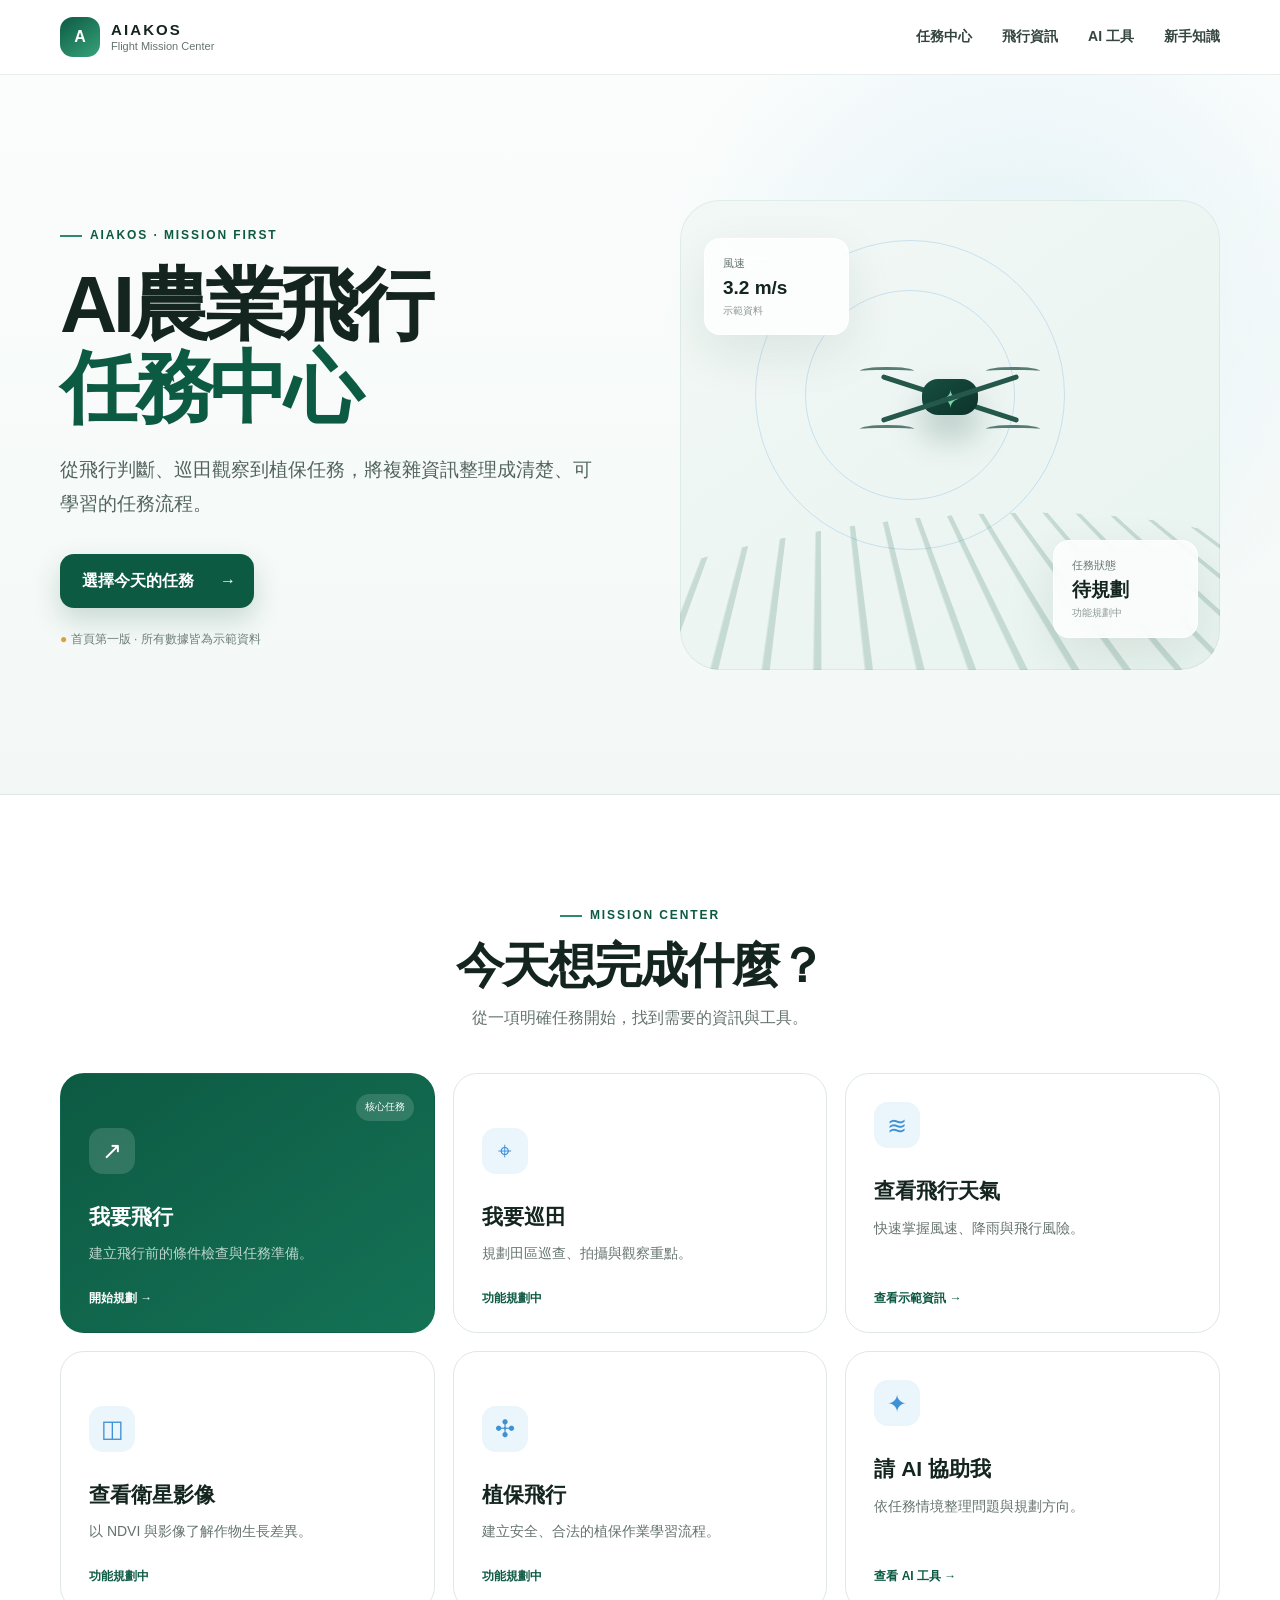
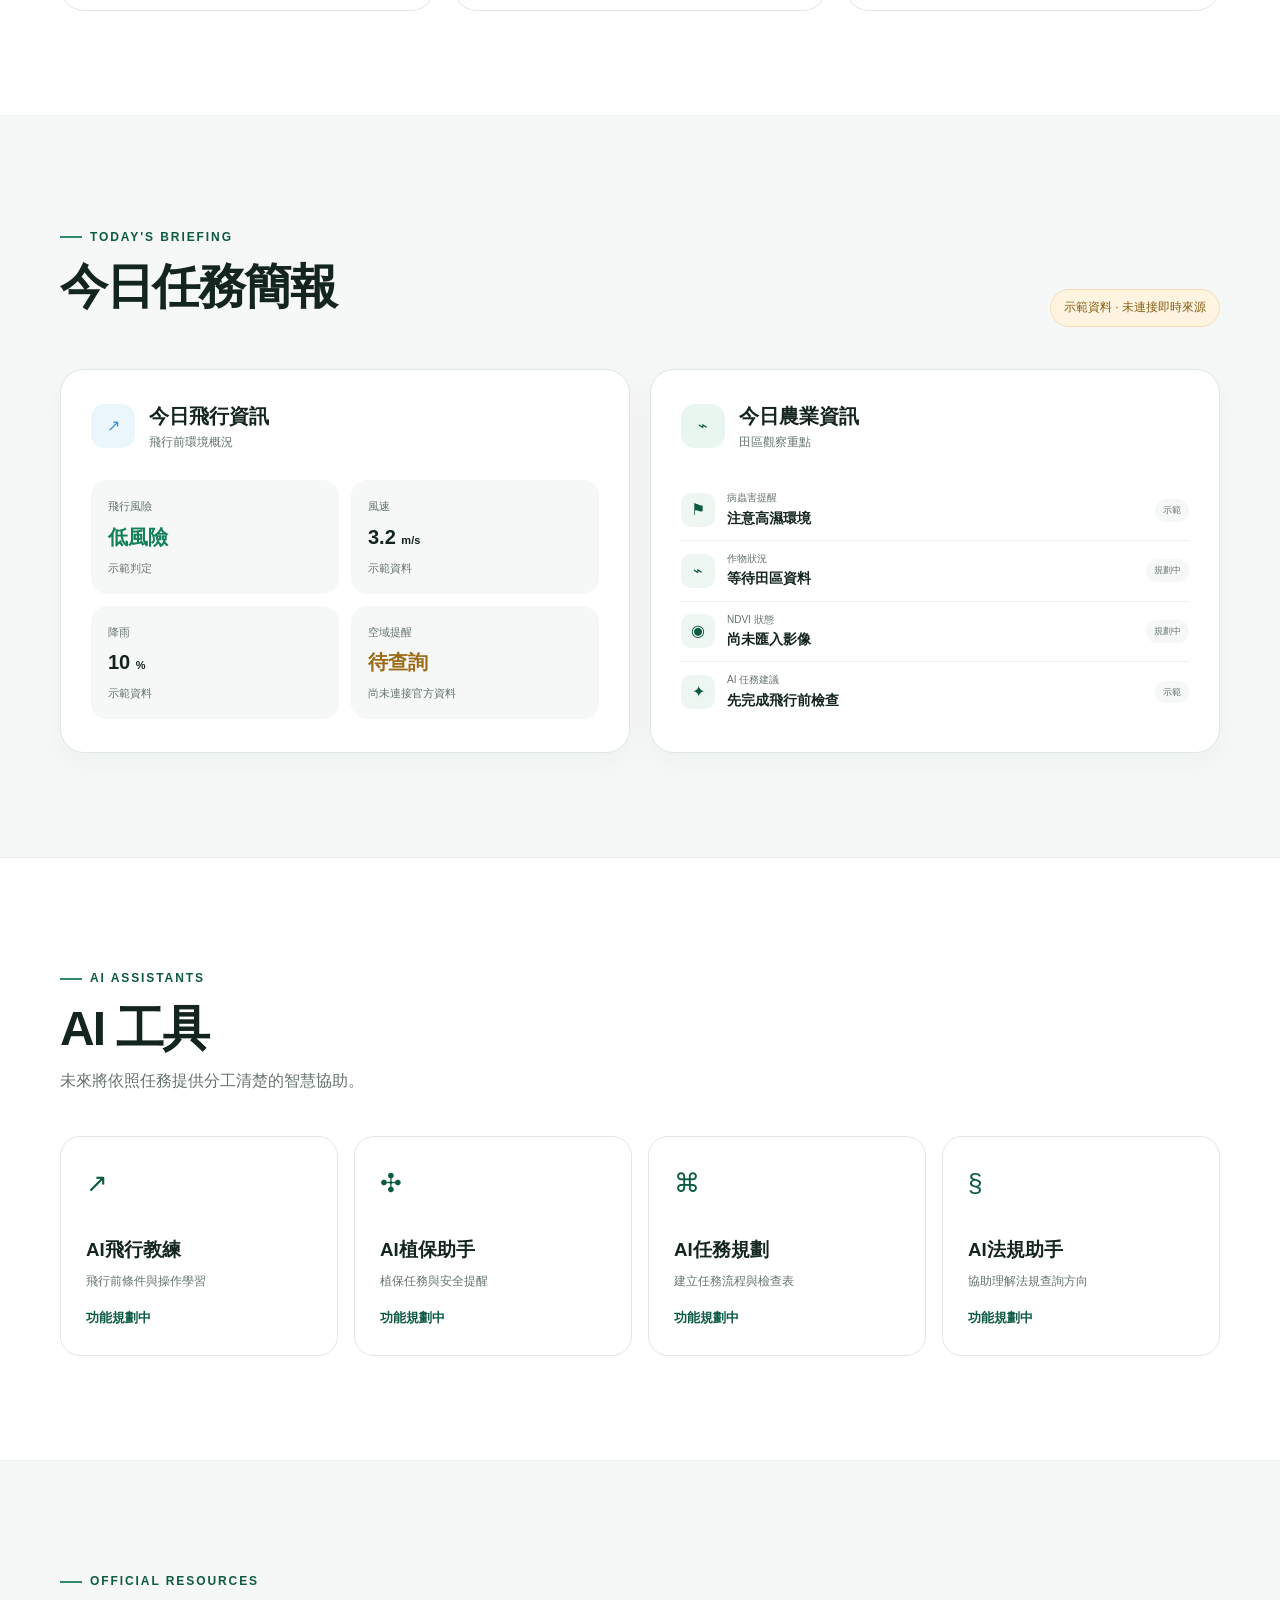
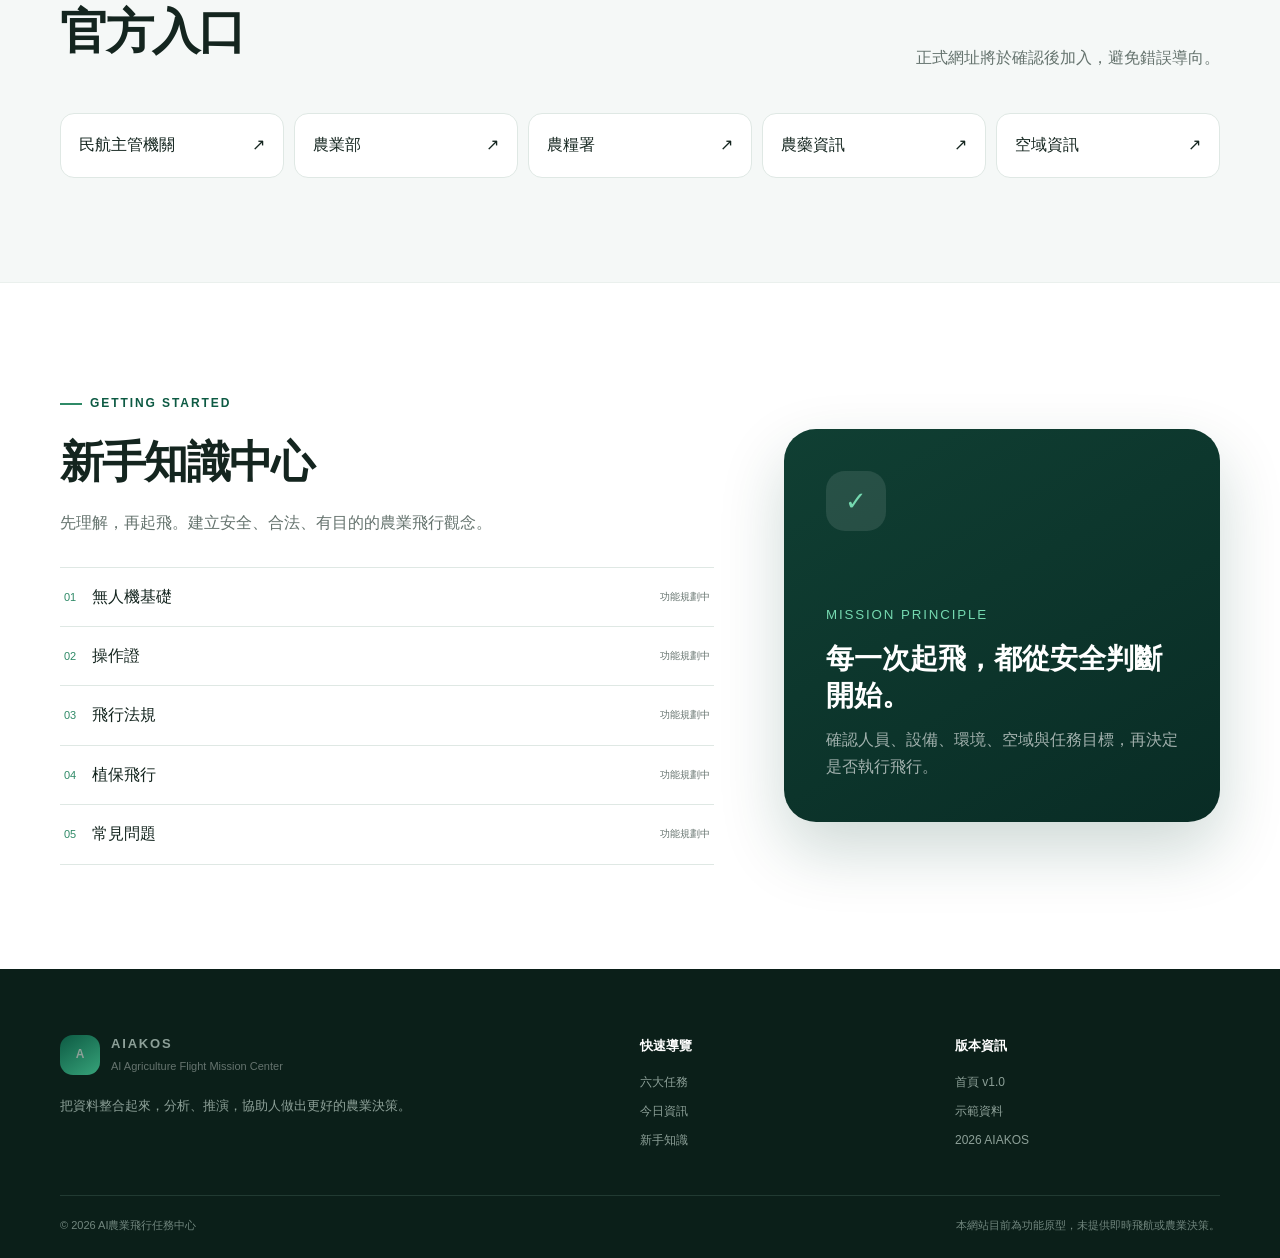
==== index.html @ 692a9a3b "Add files via upload" ====
<!doctype html>
<html lang="zh-Hant">
<head>
  <meta charset="UTF-8">
  <meta name="viewport" content="width=device-width, initial-scale=1.0">
  <meta name="description" content="AI農業飛行任務中心：以任務為核心的農業無人機教育與決策入口。">
  <meta name="theme-color" content="#0f5b45">
  <title>AI農業飛行任務中心｜AI Agriculture Flight Mission Center</title>
  <link rel="stylesheet" href="./style.css">
</head>
<body>
  <a class="skip-link" href="#main">跳到主要內容</a>
  <header class="site-header">
    <nav class="nav container" aria-label="主要導覽">
      <a class="brand" href="#top" aria-label="AI農業飛行任務中心首頁">
        <span class="brand-mark" aria-hidden="true">A</span>
        <span><strong>AIAKOS</strong><small>Flight Mission Center</small></span>
      </a>
      <button class="menu-button" type="button" aria-expanded="false" aria-controls="nav-links"><span></span><span></span><span></span><span class="sr-only">開啟選單</span></button>
      <div class="nav-links" id="nav-links">
        <a href="#missions">任務中心</a><a href="#flight-info">飛行資訊</a><a href="#ai-tools">AI 工具</a><a href="#knowledge">新手知識</a>
      </div>
    </nav>
  </header>

  <main id="main">
    <section class="hero" id="top">
      <div class="container hero-grid">
        <div class="hero-copy">
          <span class="eyebrow">AIAKOS · Mission First</span>
          <h1>AI農業飛行<br><span>任務中心</span></h1>
          <p class="hero-lead">從飛行判斷、巡田觀察到植保任務，將複雜資訊整理成清楚、可學習的任務流程。</p>
          <a class="primary-button" href="#missions">選擇今天的任務 <span aria-hidden="true">→</span></a>
          <p class="demo-note"><span aria-hidden="true">●</span> 首頁第一版 · 所有數據皆為示範資料</p>
        </div>
        <div class="mission-visual" aria-label="農業飛行任務示意圖">
          <div class="radar radar-one"></div><div class="radar radar-two"></div>
          <div class="drone" aria-hidden="true"><span class="rotor r1"></span><span class="rotor r2"></span><span class="rotor r3"></span><span class="rotor r4"></span><span class="drone-body">✦</span></div>
          <div class="visual-card vc-weather"><span>風速</span><strong>3.2 m/s</strong><small>示範資料</small></div>
          <div class="visual-card vc-field"><span>任務狀態</span><strong>待規劃</strong><small>功能規劃中</small></div>
          <div class="field-lines"></div>
        </div>
      </div>
    </section>

    <section class="section mission-section" id="missions">
      <div class="container">
        <div class="section-heading centered"><span class="eyebrow">MISSION CENTER</span><h2>今天想完成什麼？</h2><p>從一項明確任務開始，找到需要的資訊與工具。</p></div>
        <div class="mission-grid">
          <button class="mission-card featured" data-planned><span class="icon">↗</span><span class="card-tag">核心任務</span><h3>我要飛行</h3><p>建立飛行前的條件檢查與任務準備。</p><span class="card-action">開始規劃 →</span></button>
          <button class="mission-card" data-planned><span class="icon">⌖</span><h3>我要巡田</h3><p>規劃田區巡查、拍攝與觀察重點。</p><span class="card-action">功能規劃中</span></button>
          <a class="mission-card" href="#flight-info"><span class="icon">≋</span><h3>查看飛行天氣</h3><p>快速掌握風速、降雨與飛行風險。</p><span class="card-action">查看示範資訊 →</span></a>
          <button class="mission-card" data-planned><span class="icon">◫</span><h3>查看衛星影像</h3><p>以 NDVI 與影像了解作物生長差異。</p><span class="card-action">功能規劃中</span></button>
          <button class="mission-card" data-planned><span class="icon">✣</span><h3>植保飛行</h3><p>建立安全、合法的植保作業學習流程。</p><span class="card-action">功能規劃中</span></button>
          <a class="mission-card" href="#ai-tools"><span class="icon">✦</span><h3>請 AI 協助我</h3><p>依任務情境整理問題與規劃方向。</p><span class="card-action">查看 AI 工具 →</span></a>
        </div>
      </div>
    </section>

    <section class="section soft-bg" id="flight-info">
      <div class="container">
        <div class="section-heading split"><div><span class="eyebrow">TODAY'S BRIEFING</span><h2>今日任務簡報</h2></div><span class="status-pill">示範資料 · 未連接即時來源</span></div>
        <div class="info-columns">
          <article class="info-panel"><div class="panel-title"><span class="panel-icon blue">↗</span><div><h3>今日飛行資訊</h3><p>飛行前環境概況</p></div></div><div class="metric-grid">
            <div class="metric"><span>飛行風險</span><strong class="safe">低風險</strong><small>示範判定</small></div><div class="metric"><span>風速</span><strong>3.2 <em>m/s</em></strong><small>示範資料</small></div><div class="metric"><span>降雨</span><strong>10 <em>%</em></strong><small>示範資料</small></div><div class="metric"><span>空域提醒</span><strong class="warning">待查詢</strong><small>尚未連接官方資料</small></div>
          </div></article>
          <article class="info-panel"><div class="panel-title"><span class="panel-icon green">⌁</span><div><h3>今日農業資訊</h3><p>田區觀察重點</p></div></div><div class="agri-list">
            <div><span class="list-icon">⚑</span><p><small>病蟲害提醒</small><strong>注意高濕環境</strong></p><em>示範</em></div><div><span class="list-icon">⌁</span><p><small>作物狀況</small><strong>等待田區資料</strong></p><em>規劃中</em></div><div><span class="list-icon">◉</span><p><small>NDVI 狀態</small><strong>尚未匯入影像</strong></p><em>規劃中</em></div><div><span class="list-icon">✦</span><p><small>AI 任務建議</small><strong>先完成飛行前檢查</strong></p><em>示範</em></div>
          </div></article>
        </div>
      </div>
    </section>

    <section class="section" id="ai-tools"><div class="container"><div class="section-heading"><span class="eyebrow">AI ASSISTANTS</span><h2>AI 工具</h2><p>未來將依照任務提供分工清楚的智慧協助。</p></div><div class="tool-grid">
      <button class="tool-card" data-planned><span>↗</span><h3>AI飛行教練</h3><p>飛行前條件與操作學習</p><small>功能規劃中</small></button><button class="tool-card" data-planned><span>✣</span><h3>AI植保助手</h3><p>植保任務與安全提醒</p><small>功能規劃中</small></button><button class="tool-card" data-planned><span>⌘</span><h3>AI任務規劃</h3><p>建立任務流程與檢查表</p><small>功能規劃中</small></button><button class="tool-card" data-planned><span>§</span><h3>AI法規助手</h3><p>協助理解法規查詢方向</p><small>功能規劃中</small></button>
    </div></div></section>

    <section class="section soft-bg" id="official"><div class="container"><div class="section-heading split"><div><span class="eyebrow">OFFICIAL RESOURCES</span><h2>官方入口</h2></div><p>正式網址將於確認後加入，避免錯誤導向。</p></div><div class="link-row">
      <button data-planned>民航主管機關 <span>↗</span></button><button data-planned>農業部 <span>↗</span></button><button data-planned>農糧署 <span>↗</span></button><button data-planned>農藥資訊 <span>↗</span></button><button data-planned>空域資訊 <span>↗</span></button>
    </div></div></section>

    <section class="section" id="knowledge"><div class="container knowledge-wrap"><div class="knowledge-copy"><span class="eyebrow">GETTING STARTED</span><h2>新手知識中心</h2><p>先理解，再起飛。建立安全、合法、有目的的農業飛行觀念。</p><div class="knowledge-list"><button data-planned><span>01</span>無人機基礎<em>功能規劃中</em></button><button data-planned><span>02</span>操作證<em>功能規劃中</em></button><button data-planned><span>03</span>飛行法規<em>功能規劃中</em></button><button data-planned><span>04</span>植保飛行<em>功能規劃中</em></button><button data-planned><span>05</span>常見問題<em>功能規劃中</em></button></div></div><aside class="safety-card"><span class="shield">✓</span><small>MISSION PRINCIPLE</small><h3>每一次起飛，都從安全判斷開始。</h3><p>確認人員、設備、環境、空域與任務目標，再決定是否執行飛行。</p></aside></div></section>
  </main>

  <footer><div class="container footer-grid"><div><a class="brand footer-brand" href="#top"><span class="brand-mark">A</span><span><strong>AIAKOS</strong><small>AI Agriculture Flight Mission Center</small></span></a><p>把資料整合起來，分析、推演，協助人做出更好的農業決策。</p></div><div><strong>快速導覽</strong><a href="#missions">六大任務</a><a href="#flight-info">今日資訊</a><a href="#knowledge">新手知識</a></div><div><strong>版本資訊</strong><span>首頁 v1.0</span><span>示範資料</span><span>2026 AIAKOS</span></div></div><div class="container footer-bottom"><span>© 2026 AI農業飛行任務中心</span><span>本網站目前為功能原型，未提供即時飛航或農業決策。</span></div></footer>
  <div class="toast" role="status" aria-live="polite" aria-hidden="true"><strong>功能規劃中</strong><span>此功能將於後續版本逐步建立。</span></div>
  <script src="./script.js" defer></script>
</body>
</html>
---- style.css ----
:root{--forest:#0d5a43;--forest-dark:#083f31;--green:#2f8a67;--sky:#3f91d4;--sky-soft:#eaf5fc;--ink:#14251f;--muted:#65736e;--line:#dfe8e4;--soft:#f5f8f7;--white:#fff;--radius:24px;--shadow:0 18px 50px rgba(20,55,43,.09)}*{box-sizing:border-box}html{scroll-behavior:smooth;overflow-x:hidden}body{margin:0;color:var(--ink);background:#fff;font-family:-apple-system,BlinkMacSystemFont,"Segoe UI","Noto Sans TC","PingFang TC",Arial,sans-serif;line-height:1.65;overflow-x:hidden}button,a{font:inherit}button{color:inherit}.container{width:min(1160px,calc(100% - 40px));margin-inline:auto}.skip-link{position:fixed;left:16px;top:-60px;z-index:99;background:#fff;padding:10px 16px;border-radius:10px;color:var(--forest)}.skip-link:focus{top:16px}.sr-only{position:absolute;width:1px;height:1px;padding:0;margin:-1px;overflow:hidden;clip:rect(0,0,0,0);white-space:nowrap;border:0}.site-header{position:sticky;top:0;z-index:50;background:rgba(255,255,255,.82);backdrop-filter:blur(18px);border-bottom:1px solid rgba(223,232,228,.75)}.nav{min-height:74px;display:flex;align-items:center;justify-content:space-between}.brand{display:flex;align-items:center;gap:11px;text-decoration:none;color:var(--ink)}.brand-mark{display:grid;place-items:center;width:40px;height:40px;border-radius:13px;background:linear-gradient(145deg,var(--forest),#37a37a);color:#fff;font-weight:800}.brand strong,.brand small{display:block;line-height:1.25}.brand strong{font-size:15px;letter-spacing:.14em}.brand small{font-size:11px;color:var(--muted)}.nav-links{display:flex;gap:30px}.nav-links a{color:#34453f;text-decoration:none;font-size:14px;font-weight:600}.nav-links a:hover{color:var(--forest)}.menu-button{display:none;border:0;background:none;padding:8px}.menu-button span:not(.sr-only){display:block;width:22px;height:2px;margin:4px;background:var(--ink)}
.hero{min-height:720px;display:grid;align-items:center;background:radial-gradient(circle at 80% 30%,rgba(83,176,225,.13),transparent 32%),linear-gradient(180deg,#fbfdfc,#f3f8f6);border-bottom:1px solid var(--line)}.hero-grid{display:grid;grid-template-columns:1fr 1fr;gap:80px;align-items:center}.eyebrow{display:inline-flex;align-items:center;gap:8px;color:var(--forest);font-size:12px;font-weight:800;letter-spacing:.16em;text-transform:uppercase}.eyebrow:before{content:"";width:22px;height:2px;background:var(--green)}h1,h2,h3,p{margin-top:0}.hero h1{font-size:clamp(48px,6.2vw,82px);line-height:1.04;letter-spacing:-.055em;margin:18px 0 24px}.hero h1 span{color:var(--forest)}.hero-lead{max-width:570px;color:#52645d;font-size:19px;line-height:1.8;margin-bottom:32px}.primary-button{display:inline-flex;align-items:center;gap:26px;padding:14px 18px 14px 22px;border-radius:14px;background:var(--forest);color:#fff;text-decoration:none;font-weight:700;box-shadow:0 12px 28px rgba(13,90,67,.2)}.primary-button:hover{background:var(--forest-dark);transform:translateY(-1px)}.demo-note{margin:22px 0 0;color:#708079;font-size:12px}.demo-note span{color:#e59c36}.mission-visual{position:relative;min-height:470px;border-radius:40px;background:linear-gradient(145deg,#f2f8f6,#e8f3ef);overflow:hidden;box-shadow:inset 0 0 0 1px rgba(13,90,67,.07)}.field-lines{position:absolute;inset:45% -20% -25%;transform:perspective(500px) rotateX(55deg) rotateZ(-12deg);background:repeating-linear-gradient(90deg,transparent 0 35px,rgba(13,90,67,.17) 36px 42px);border-radius:50%}.radar{position:absolute;border:1px solid rgba(63,145,212,.22);border-radius:50%}.radar-one{width:310px;height:310px;left:75px;top:40px}.radar-two{width:210px;height:210px;left:125px;top:90px}.drone{position:absolute;left:50%;top:42%;width:180px;height:90px;transform:translate(-50%,-50%);z-index:2}.drone-body{position:absolute;inset:27px 62px;display:grid;place-items:center;border-radius:16px;background:linear-gradient(145deg,#174f40,#0d3229);color:#78d5ad;box-shadow:0 20px 35px rgba(8,63,49,.28);font-size:25px}.drone:before,.drone:after{content:"";position:absolute;left:18px;right:18px;top:44px;height:5px;background:#25584a;border-radius:9px;transform:rotate(18deg)}.drone:after{transform:rotate(-18deg)}.rotor{position:absolute;width:54px;height:8px;border-radius:50%;border-top:3px solid #577d72;z-index:2}.r1{left:0;top:15px}.r2{right:0;top:15px}.r3{left:0;bottom:9px}.r4{right:0;bottom:9px}.visual-card{position:absolute;z-index:3;min-width:145px;padding:15px 18px;background:rgba(255,255,255,.8);backdrop-filter:blur(12px);border:1px solid rgba(255,255,255,.9);border-radius:16px;box-shadow:var(--shadow)}.visual-card span,.visual-card small,.visual-card strong{display:block}.visual-card span{font-size:11px;color:var(--muted)}.visual-card strong{font-size:19px}.visual-card small{font-size:10px;color:#8a9893}.vc-weather{left:24px;top:38px}.vc-field{right:22px;bottom:32px}
.section{padding:104px 0}.soft-bg{background:var(--soft);border-block:1px solid #eaf0ed}.section-heading{margin-bottom:42px}.section-heading.centered{text-align:center}.section-heading.centered .eyebrow{justify-content:center}.section-heading h2{font-size:clamp(34px,4vw,48px);letter-spacing:-.04em;line-height:1.15;margin:12px 0}.section-heading p{color:var(--muted);margin-bottom:0}.section-heading.split{display:flex;align-items:end;justify-content:space-between;gap:24px}.status-pill{padding:8px 13px;border-radius:99px;background:#fff4df;color:#885c16;font-size:12px;border:1px solid #f2dfb9}.mission-grid{display:grid;grid-template-columns:repeat(3,1fr);gap:18px}.mission-card{position:relative;min-height:260px;padding:28px;text-align:left;text-decoration:none;border:1px solid var(--line);border-radius:var(--radius);background:#fff;color:var(--ink);cursor:pointer;transition:.25s ease;overflow:hidden}.mission-card:hover,.tool-card:hover{transform:translateY(-5px);border-color:#b8d2c8;box-shadow:var(--shadow)}.mission-card.featured{background:linear-gradient(145deg,var(--forest),#147255);color:#fff;border-color:transparent}.mission-card .icon{display:grid;place-items:center;width:46px;height:46px;border-radius:14px;background:var(--sky-soft);color:var(--sky);font-size:24px;margin-bottom:26px}.mission-card.featured .icon{background:rgba(255,255,255,.14);color:#fff}.mission-card h3{font-size:21px;margin-bottom:8px}.mission-card p{color:var(--muted);font-size:14px;max-width:250px}.mission-card.featured p{color:rgba(255,255,255,.72)}.card-action{position:absolute;left:28px;bottom:24px;color:var(--forest);font-size:12px;font-weight:800}.featured .card-action{color:#fff}.card-tag{position:absolute;right:20px;top:20px;padding:5px 9px;border-radius:99px;background:rgba(255,255,255,.14);font-size:10px}.info-columns{display:grid;grid-template-columns:1fr 1fr;gap:20px}.info-panel{padding:30px;border:1px solid var(--line);border-radius:var(--radius);background:#fff;box-shadow:0 9px 30px rgba(20,55,43,.04)}.panel-title{display:flex;align-items:center;gap:14px;margin-bottom:28px}.panel-title h3{margin:0;font-size:20px}.panel-title p{margin:0;color:var(--muted);font-size:12px}.panel-icon{display:grid;place-items:center;width:44px;height:44px;border-radius:14px}.panel-icon.blue{background:var(--sky-soft);color:var(--sky)}.panel-icon.green{background:#e9f5ef;color:var(--forest)}.metric-grid{display:grid;grid-template-columns:1fr 1fr;gap:12px}.metric{padding:17px;border-radius:16px;background:var(--soft)}.metric span,.metric small{display:block;color:var(--muted);font-size:11px}.metric strong{display:block;margin:5px 0;font-size:20px}.metric em{font-size:11px;font-style:normal}.metric .safe{color:#138058}.metric .warning{color:#9d6a17}.agri-list>div{display:flex;align-items:center;gap:12px;padding:10px 0;border-bottom:1px solid #edf1ef}.agri-list>div:last-child{border:0}.agri-list p{margin:0;flex:1}.agri-list small,.agri-list strong{display:block}.agri-list small{color:var(--muted);font-size:10px}.agri-list strong{font-size:14px}.agri-list em{padding:4px 8px;border-radius:99px;background:var(--soft);font-size:9px;font-style:normal;color:var(--muted)}.list-icon{display:grid;place-items:center;width:34px;height:34px;border-radius:10px;background:#eef6f2;color:var(--forest)}
.advice-section{padding:54px 0;background:#fff}.advice-card{display:grid;grid-template-columns:1.55fr .75fr;gap:28px;padding:32px;border:1px solid rgba(13,90,67,.13);border-radius:30px;background:linear-gradient(120deg,rgba(245,250,248,.98),rgba(235,247,253,.76));box-shadow:0 22px 60px rgba(20,55,43,.07)}.advice-heading{display:flex;align-items:center;gap:15px}.advice-heading h2{font-size:30px;line-height:1.2;margin:5px 0 0;letter-spacing:-.035em}.advice-lead{max-width:720px;margin:20px 0;color:#52645d}.advice-actions{display:flex;align-items:center;gap:22px}.primary-button.compact{padding:11px 16px;font-size:13px}.text-button{padding:8px 0;border:0;background:none;color:var(--forest);font-weight:800;font-size:13px;cursor:pointer}.text-button:hover{text-decoration:underline}.advice-status{display:flex;flex-direction:column;justify-content:center;padding:24px;border-radius:22px;background:rgba(255,255,255,.82);border:1px solid rgba(255,255,255,.9)}.decision-label{color:var(--muted);font-size:11px}.advice-status strong{margin:8px 0 3px;font-size:25px}.advice-status strong i{display:inline-block;width:9px;height:9px;margin-right:9px;border-radius:50%;background:#36a56f;box-shadow:0 0 0 5px rgba(54,165,111,.12)}.advice-status p{margin:0;color:var(--forest);font-size:13px;font-weight:700}.advice-status small{margin-top:16px;color:#7b8984;font-size:10px}.flow-section{background:#0d211b;color:#fff}.flow-section .section-heading p{max-width:450px;color:#91a39c}.flow-section .eyebrow{color:#79d4ae}.flow-grid{display:grid;grid-template-columns:repeat(4,1fr);gap:1px;margin:0;padding:0;list-style:none;border:1px solid #294038;border-radius:24px;overflow:hidden;background:#294038}.flow-grid li{position:relative;min-height:260px;padding:30px;background:#102820}.flow-grid li:not(:last-child):after{content:"→";position:absolute;right:-12px;top:50%;z-index:2;display:grid;place-items:center;width:24px;height:24px;border-radius:50%;background:#294038;color:#7fd5af;font-size:11px}.flow-number{position:absolute;right:22px;top:20px;color:#426158;font-size:12px;font-weight:800}.flow-icon{display:grid;place-items:center;width:48px;height:48px;margin-bottom:46px;border-radius:15px;background:#183b31;color:#7fd5af;font-size:20px}.flow-grid h3{margin-bottom:8px;font-size:19px}.flow-grid p{color:#8fa39b;font-size:12px}.flow-grid small{position:absolute;bottom:25px;color:#55746a;font-size:9px;letter-spacing:.16em}.summary-section{background:linear-gradient(180deg,#fff,#f8fbfa)}.summary-layout{display:grid;grid-template-columns:.8fr 1.2fr;gap:78px;align-items:center}.summary-copy h2{font-size:clamp(36px,4vw,50px);margin:13px 0;letter-spacing:-.045em}.summary-copy p{color:var(--muted);max-width:430px}.summary-card{padding:34px;border:1px solid var(--line);border-radius:28px;background:rgba(255,255,255,.9);box-shadow:var(--shadow)}.summary-top{display:flex;justify-content:space-between;gap:20px;padding-bottom:24px;border-bottom:1px solid var(--line)}.summary-top small{color:var(--muted)}.summary-top h3{margin:4px 0 0;font-size:24px}.summary-badge{align-self:start;padding:6px 10px;border-radius:99px;background:#eef6f2;color:var(--forest);font-size:10px;font-weight:800}.summary-points{padding:16px 0}.summary-points p{display:flex;align-items:center;gap:14px;margin:0;padding:12px 0}.summary-points p>span:first-child{display:grid;place-items:center;flex:0 0 34px;width:34px;height:34px;border-radius:11px;font-weight:800}.summary-points .check{background:#e8f6ef;color:#18805b}.summary-points .alert{background:#fff3df;color:#a26a10}.summary-points .next{background:#eaf5fc;color:#347eb7}.summary-points strong,.summary-points small{display:block}.summary-points strong{font-size:14px}.summary-points small{color:var(--muted);font-size:11px}.summary-footer{display:grid;grid-template-columns:auto 1fr auto;align-items:center;gap:14px;padding-top:19px;border-top:1px solid var(--line);background:none;color:var(--ink)}.summary-footer span{font-size:11px;color:var(--muted)}.confidence-track{height:6px;border-radius:99px;background:#e7eeeb;overflow:hidden}.confidence-track i{display:block;width:72%;height:100%;background:linear-gradient(90deg,var(--forest),#4aa47f);border-radius:inherit}.summary-footer strong{font-size:12px}.announcement-section{background:var(--soft);border-top:1px solid #eaf0ed}.status-pill.neutral{background:#fff;color:var(--forest);border-color:var(--line)}.announcement-list{border-top:1px solid var(--line)}.announcement-list article{display:grid;grid-template-columns:90px 1fr 44px;gap:26px;align-items:center;padding:24px 4px;border-bottom:1px solid var(--line)}.announcement-list time{display:flex;align-items:baseline;gap:8px}.announcement-list time strong{font-size:26px}.announcement-list time span{color:var(--muted);font-size:10px}.announcement-tag{display:inline-block;margin-bottom:6px;color:var(--forest);font-size:9px;font-weight:800;letter-spacing:.08em}.announcement-tag.muted{color:var(--sky)}.announcement-list h3{margin:0 0 3px;font-size:17px}.announcement-list p{margin:0;color:var(--muted);font-size:12px}.announcement-list button{display:grid;place-items:center;width:42px;height:42px;border:1px solid var(--line);border-radius:50%;background:#fff;color:var(--forest);cursor:pointer;transition:.2s}.announcement-list button:hover{background:var(--forest);color:#fff;transform:translateX(3px)}
.tool-grid{display:grid;grid-template-columns:repeat(4,1fr);gap:16px}.tool-card{min-height:215px;padding:25px;text-align:left;background:#fff;border:1px solid var(--line);border-radius:20px;cursor:pointer;transition:.25s}.tool-card>span{font-size:26px;color:var(--forest)}.tool-card h3{margin:30px 0 6px}.tool-card p{color:var(--muted);font-size:12px}.tool-card small{color:var(--forest);font-weight:700}.link-row{display:grid;grid-template-columns:repeat(5,1fr);gap:10px}.link-row button{display:flex;justify-content:space-between;padding:18px;border:1px solid var(--line);border-radius:14px;background:#fff;cursor:pointer}.link-row button:hover{border-color:#a7c8bb}.knowledge-wrap{display:grid;grid-template-columns:1.2fr .8fr;gap:70px;align-items:center}.knowledge-copy h2{font-size:44px;letter-spacing:-.04em;margin:12px 0}.knowledge-copy>p{color:var(--muted)}.knowledge-list{margin-top:30px;border-top:1px solid var(--line)}.knowledge-list button{width:100%;display:flex;align-items:center;gap:16px;padding:16px 4px;background:none;border:0;border-bottom:1px solid var(--line);cursor:pointer;text-align:left}.knowledge-list button span{color:var(--green);font-size:11px}.knowledge-list button em{margin-left:auto;color:var(--muted);font-size:10px;font-style:normal}.safety-card{padding:42px;border-radius:32px;background:linear-gradient(150deg,#103f33,#092c25);color:#fff;box-shadow:0 28px 65px rgba(8,63,49,.2)}.shield{display:grid;place-items:center;width:60px;height:60px;border-radius:19px;background:rgba(255,255,255,.1);color:#75d9b0;font-size:26px;margin-bottom:70px}.safety-card small{color:#75d9b0;letter-spacing:.14em}.safety-card h3{font-size:28px;line-height:1.35;margin:12px 0}.safety-card p{color:rgba(255,255,255,.62);margin:0}footer{padding:66px 0 24px;background:#0b1f19;color:#fff}.footer-grid{display:grid;grid-template-columns:2fr 1fr 1fr;gap:50px;padding-bottom:45px}.footer-brand{color:#fff;margin-bottom:20px}.footer-grid p{max-width:470px;color:#8da098;font-size:13px}.footer-grid>div:not(:first-child){display:flex;flex-direction:column;gap:9px}.footer-grid strong{font-size:13px;margin-bottom:8px}.footer-grid a,.footer-grid span{color:#8da098;text-decoration:none;font-size:12px}.footer-bottom{display:flex;justify-content:space-between;gap:20px;padding-top:20px;border-top:1px solid #213a32;color:#71867e;font-size:11px}.toast{position:fixed;z-index:80;right:24px;bottom:24px;display:flex;flex-direction:column;width:min(330px,calc(100% - 48px));padding:16px 20px;border-radius:16px;background:#102c24;color:#fff;box-shadow:0 18px 45px rgba(0,0,0,.25);opacity:0;pointer-events:none;transform:translateY(15px);transition:.25s}.toast.show{opacity:1;transform:none}.toast span{font-size:12px;color:#aebeb8}
@media(max-width:900px){.hero{min-height:auto;padding:85px 0}.hero-grid{grid-template-columns:1fr;gap:55px}.mission-visual{min-height:420px}.advice-card,.summary-layout{grid-template-columns:1fr}.summary-layout{gap:38px}.flow-grid{grid-template-columns:repeat(2,1fr)}.flow-grid li:nth-child(2):after{display:none}.mission-grid{grid-template-columns:repeat(2,1fr)}.tool-grid{grid-template-columns:repeat(2,1fr)}.link-row{grid-template-columns:repeat(2,1fr)}.info-columns{grid-template-columns:1fr}.knowledge-wrap{grid-template-columns:1fr;gap:45px}}
@media(max-width:680px){.container{width:min(100% - 28px,1160px)}.nav{min-height:66px}.menu-button{display:block}.nav-links{position:absolute;left:14px;right:14px;top:60px;display:none;flex-direction:column;gap:0;padding:10px;background:#fff;border:1px solid var(--line);border-radius:16px;box-shadow:var(--shadow)}.nav-links.open{display:flex}.nav-links a{padding:11px 12px}.hero{padding:64px 0}.hero-grid{gap:42px}.hero h1{font-size:50px}.hero-lead{font-size:16px}.mission-visual{min-height:360px;border-radius:28px}.radar-one{left:calc(50% - 145px);top:28px}.radar-two{left:calc(50% - 95px);top:78px}.visual-card{min-width:126px;padding:12px}.vc-weather{left:12px;top:20px}.vc-field{right:12px;bottom:20px}.section{padding:76px 0}.advice-section{padding:34px 0}.advice-card{padding:22px;border-radius:22px}.advice-heading{align-items:flex-start}.advice-heading h2{font-size:25px}.advice-actions{align-items:flex-start;flex-direction:column;gap:8px}.flow-grid{grid-template-columns:1fr}.flow-grid li{min-height:215px}.flow-grid li:not(:last-child):after{display:none}.flow-icon{margin-bottom:32px}.section-heading.split{align-items:flex-start;flex-direction:column}.mission-grid,.tool-grid{grid-template-columns:1fr}.mission-card{min-height:235px}.metric-grid{grid-template-columns:1fr 1fr}.summary-card{padding:23px}.summary-top{flex-direction:column}.summary-badge{align-self:flex-start}.announcement-list article{grid-template-columns:64px 1fr 38px;gap:12px}.announcement-list time{align-items:flex-start;flex-direction:column;gap:0}.announcement-list p{display:none}.announcement-list button{width:36px;height:36px}.link-row{grid-template-columns:1fr}.knowledge-copy h2{font-size:37px}.safety-card{padding:30px}.shield{margin-bottom:48px}.footer-grid{grid-template-columns:1fr;gap:30px}.footer-bottom{flex-direction:column}.brand small{max-width:210px}}
@media(max-width:390px){.hero h1{font-size:42px}.mission-visual{min-height:325px}.visual-card{font-size:11px}.metric-grid{grid-template-columns:1fr}.section-heading h2{font-size:32px}}
@media(prefers-reduced-motion:reduce){html{scroll-behavior:auto}*,*:before,*:after{transition:none!important}}
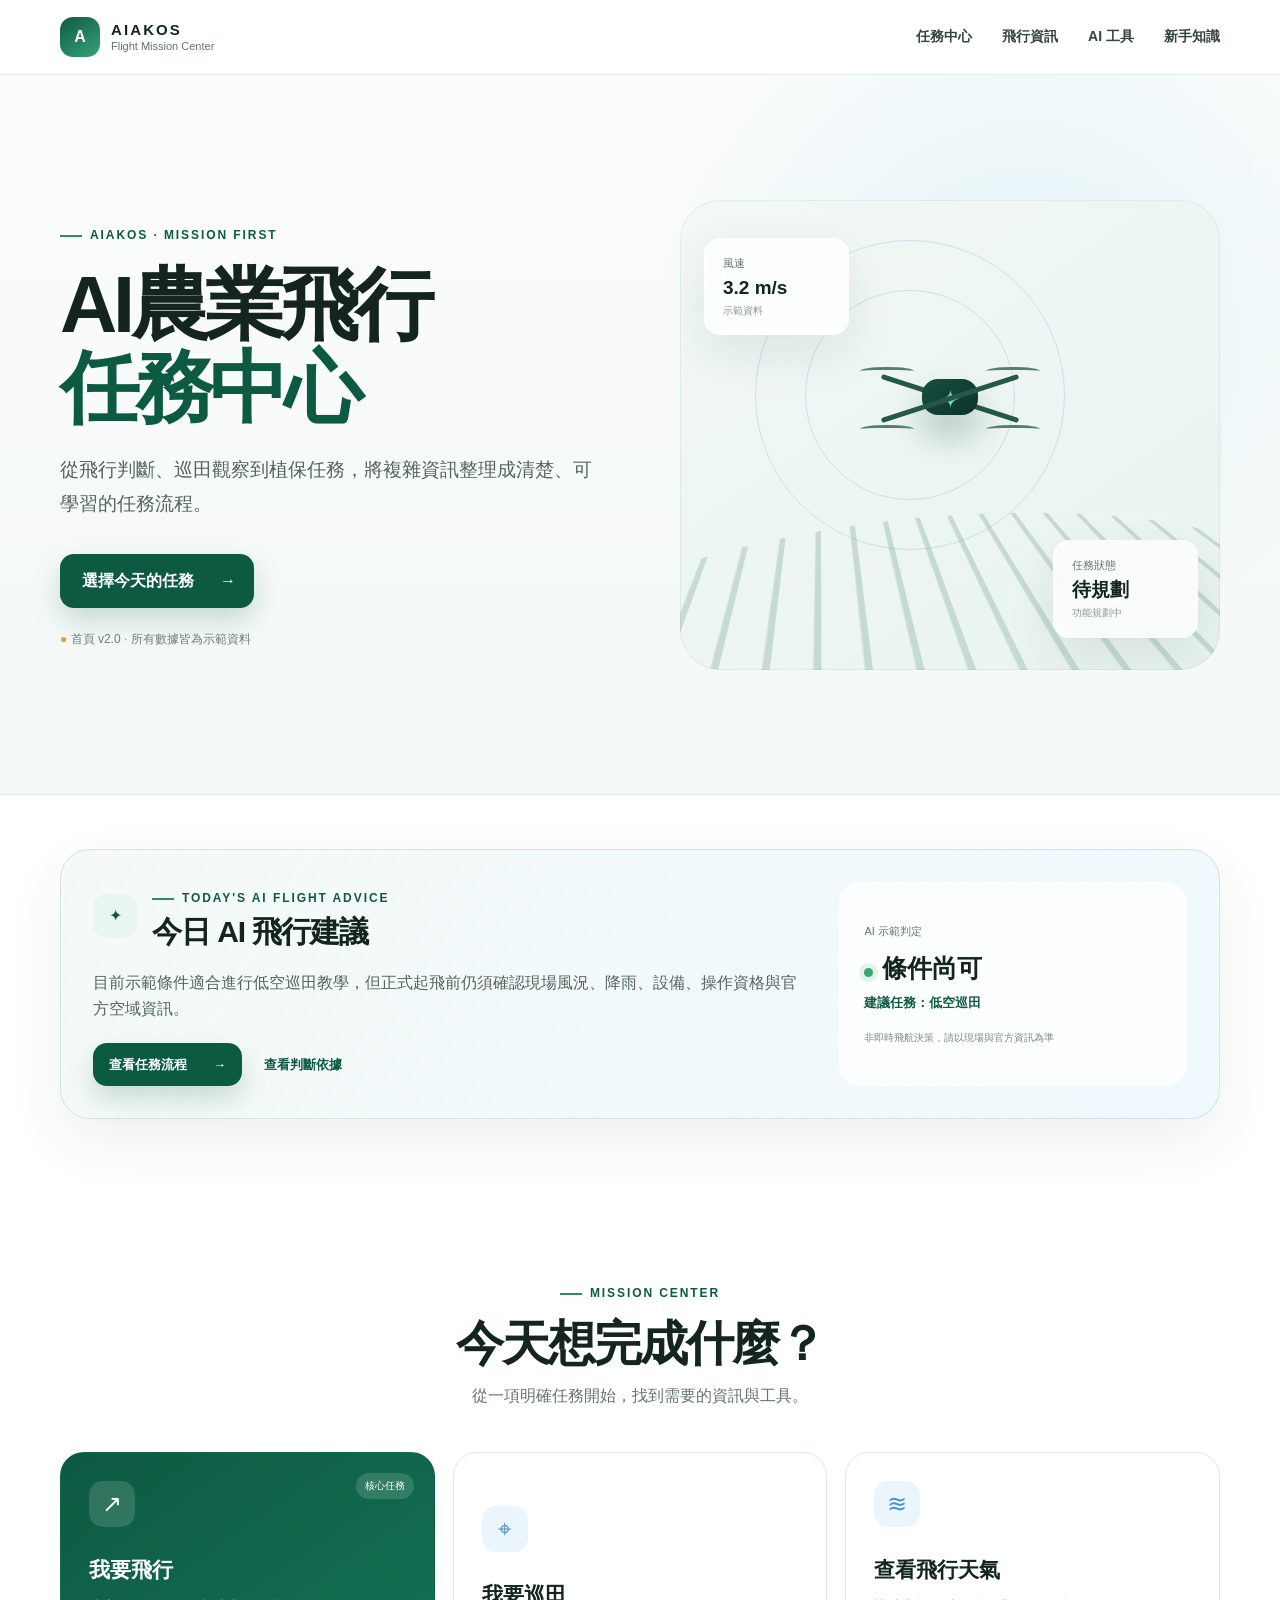
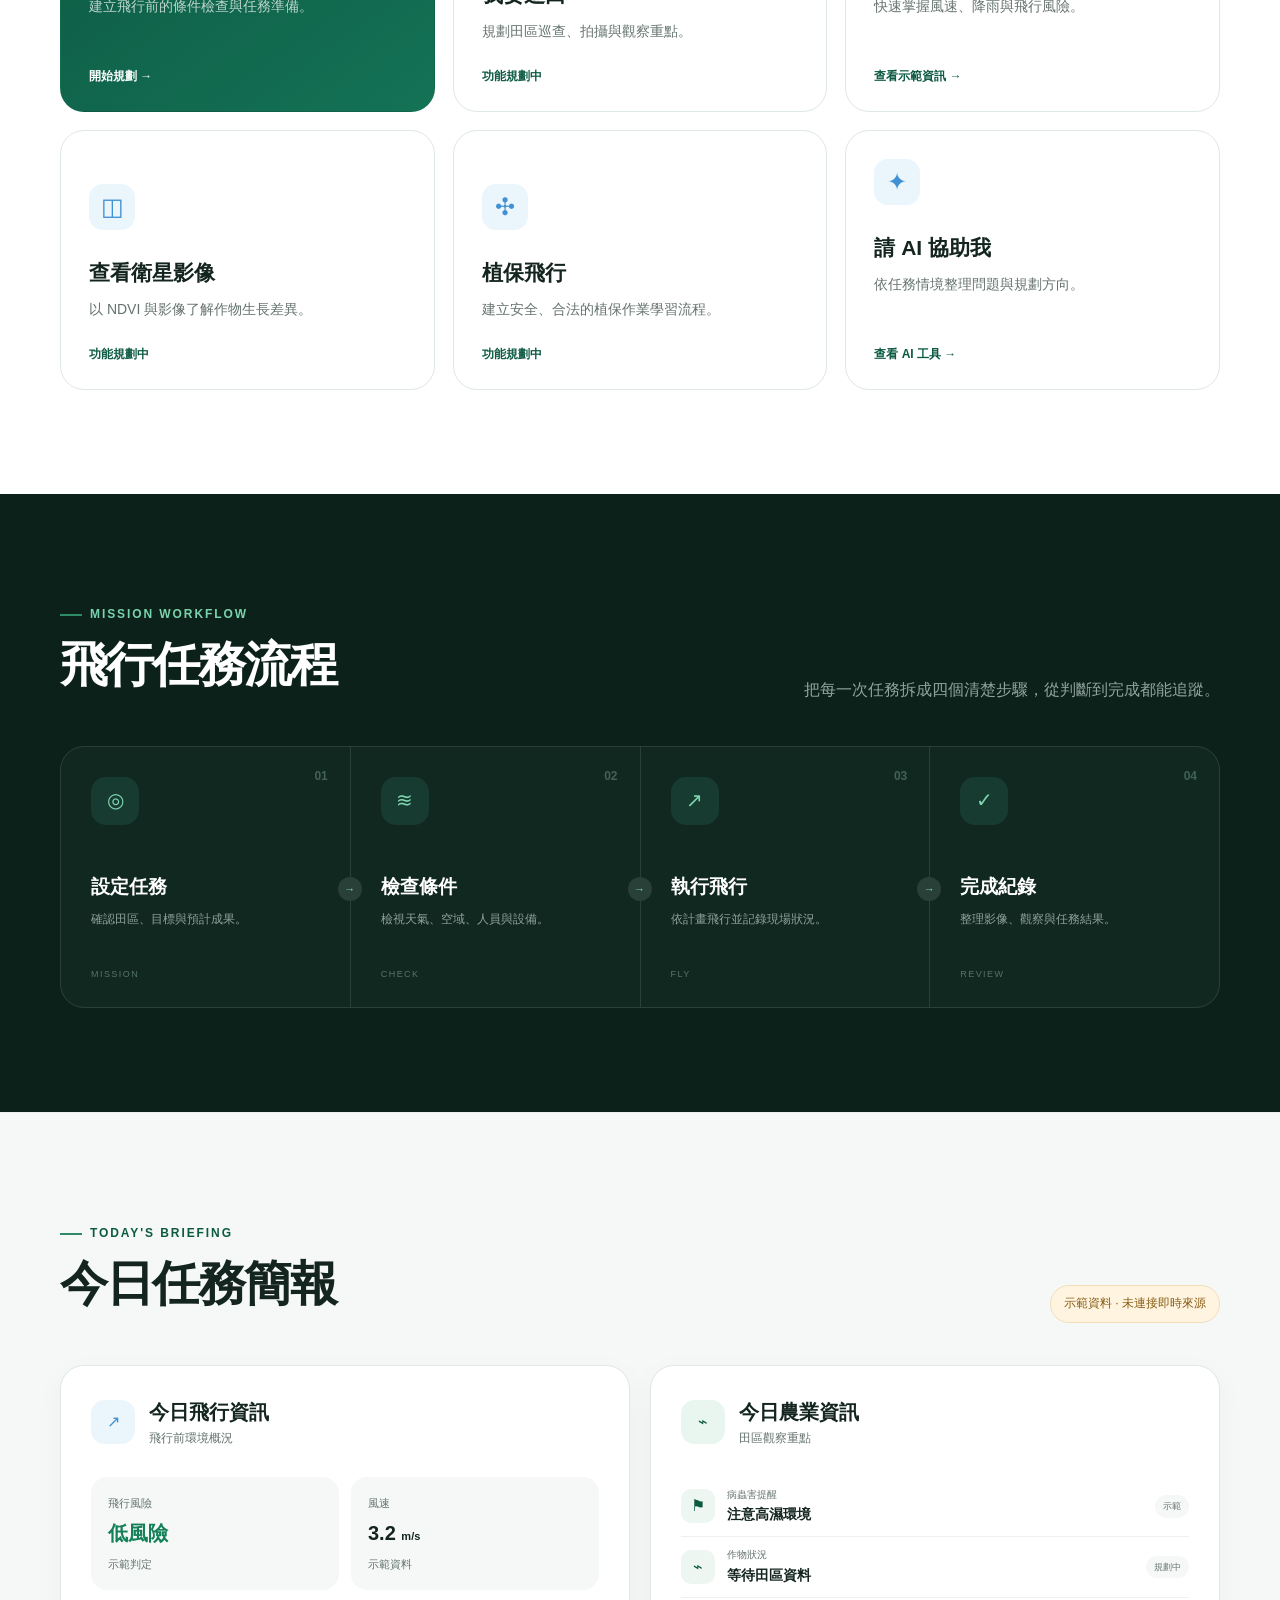
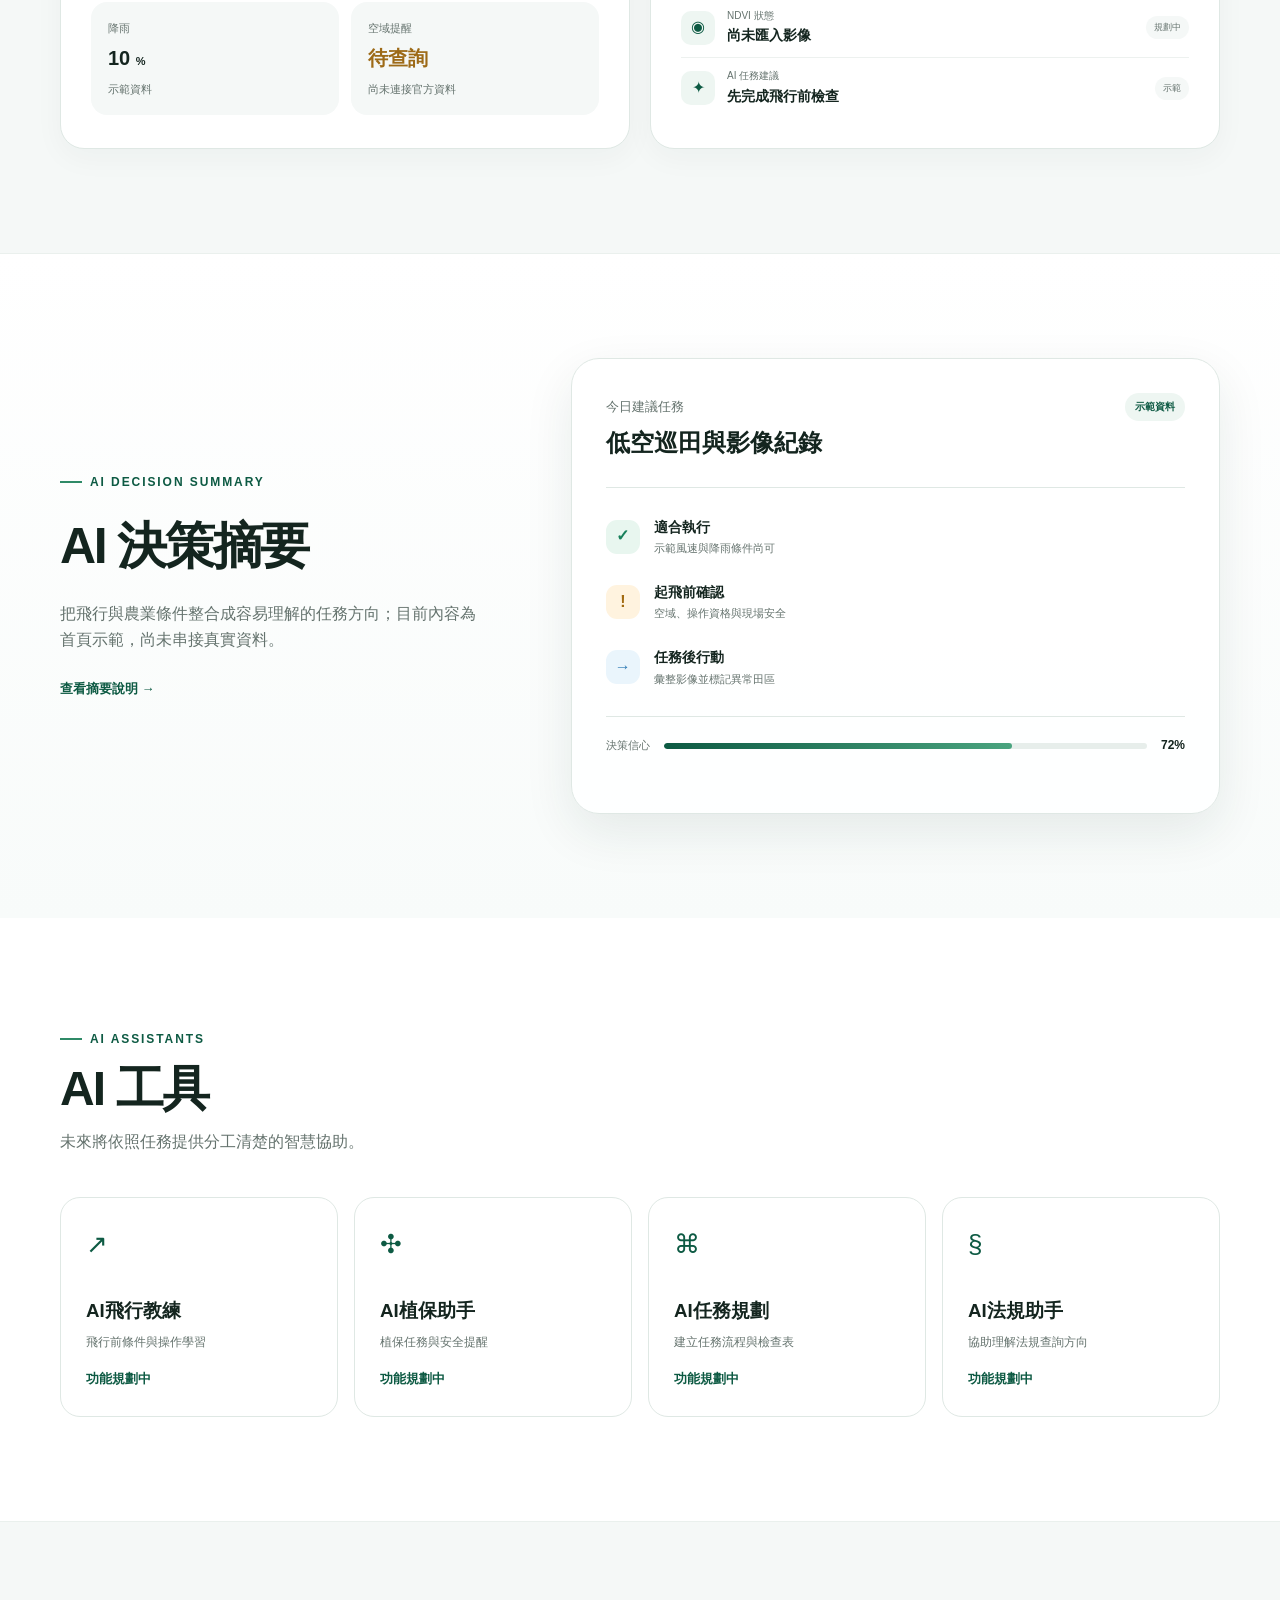
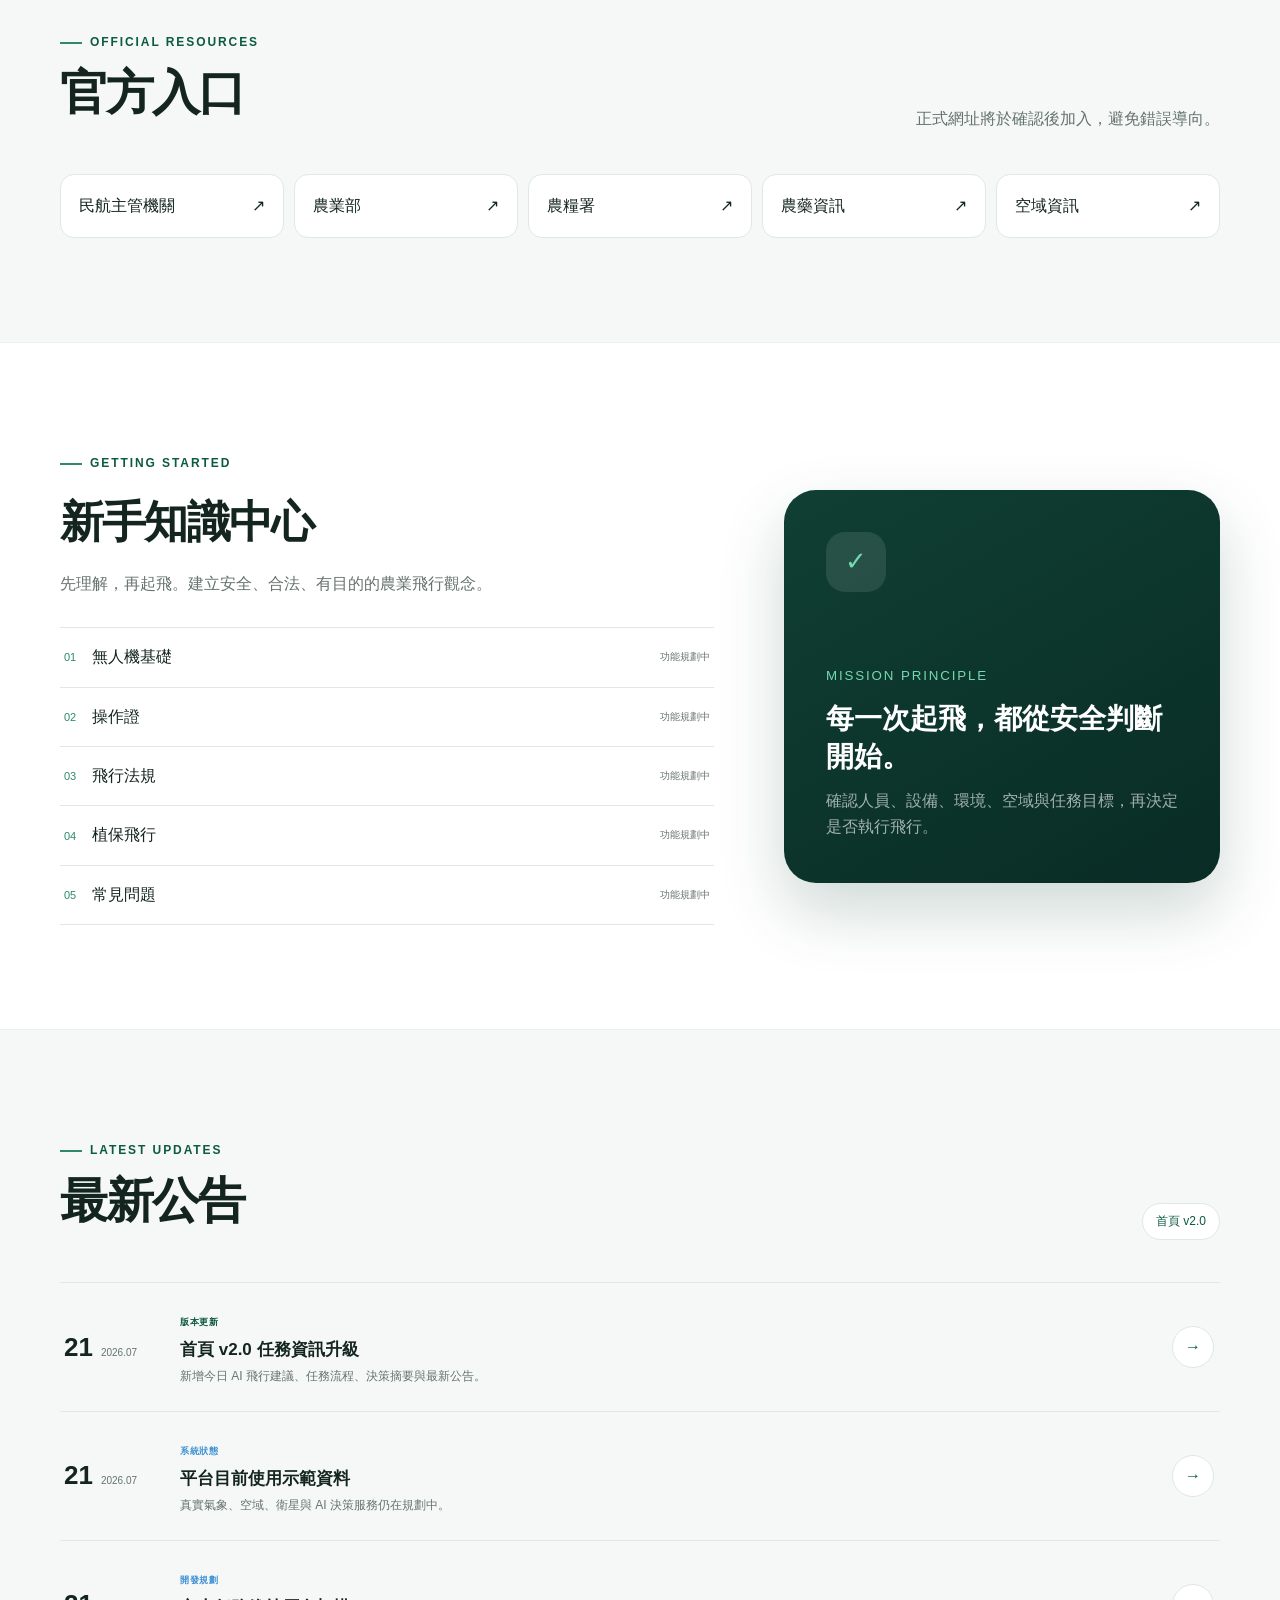
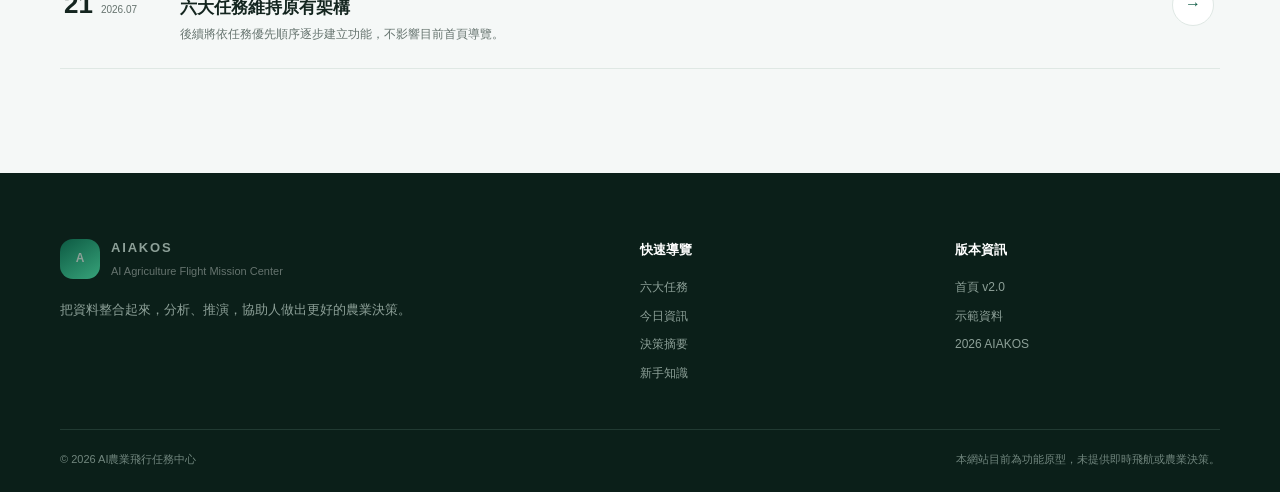
==== commit 417403c4: "Add files via upload" ====
--- a/index.html
+++ b/index.html
@@ -31,7 +31,7 @@
           <h1>AI農業飛行<br><span>任務中心</span></h1>
           <p class="hero-lead">從飛行判斷、巡田觀察到植保任務，將複雜資訊整理成清楚、可學習的任務流程。</p>
           <a class="primary-button" href="#missions">選擇今天的任務 <span aria-hidden="true">→</span></a>
-          <p class="demo-note"><span aria-hidden="true">●</span> 首頁第一版 · 所有數據皆為示範資料</p>
+          <p class="demo-note"><span aria-hidden="true">●</span> 首頁 v2.0 · 所有數據皆為示範資料</p>
         </div>
         <div class="mission-visual" aria-label="農業飛行任務示意圖">
           <div class="radar radar-one"></div><div class="radar radar-two"></div>
@@ -43,17 +43,44 @@
       </div>
     </section>
 
+    <section class="section advice-section" id="today-advice">
+      <div class="container">
+        <article class="advice-card">
+          <div class="advice-main">
+            <div class="advice-heading"><span class="panel-icon green" aria-hidden="true">✦</span><div><span class="eyebrow">TODAY'S AI FLIGHT ADVICE</span><h2>今日 AI 飛行建議</h2></div></div>
+            <p class="advice-lead">目前示範條件適合進行低空巡田教學，但正式起飛前仍須確認現場風況、降雨、設備、操作資格與官方空域資訊。</p>
+            <div class="advice-actions"><a class="primary-button compact" href="#mission-flow">查看任務流程 <span aria-hidden="true">→</span></a><button class="text-button" type="button" data-advice-detail>查看判斷依據</button></div>
+          </div>
+          <div class="advice-status" aria-label="示範飛行建議狀態">
+            <span class="decision-label">AI 示範判定</span><strong><i aria-hidden="true"></i>條件尚可</strong><p>建議任務：低空巡田</p><small>非即時飛航決策，請以現場與官方資訊為準</small>
+          </div>
+        </article>
+      </div>
+    </section>
+
     <section class="section mission-section" id="missions">
       <div class="container">
         <div class="section-heading centered"><span class="eyebrow">MISSION CENTER</span><h2>今天想完成什麼？</h2><p>從一項明確任務開始，找到需要的資訊與工具。</p></div>
         <div class="mission-grid">
-          <button class="mission-card featured" data-planned><span class="icon">↗</span><span class="card-tag">核心任務</span><h3>我要飛行</h3><p>建立飛行前的條件檢查與任務準備。</p><span class="card-action">開始規劃 →</span></button>
+          <a class="mission-card featured" href="./pages/flight-mission.html"><span class="icon">↗</span><span class="card-tag">核心任務</span><h3>我要飛行</h3><p>建立飛行前的條件檢查與任務準備。</p><span class="card-action">開始規劃 →</span></a>
           <button class="mission-card" data-planned><span class="icon">⌖</span><h3>我要巡田</h3><p>規劃田區巡查、拍攝與觀察重點。</p><span class="card-action">功能規劃中</span></button>
           <a class="mission-card" href="#flight-info"><span class="icon">≋</span><h3>查看飛行天氣</h3><p>快速掌握風速、降雨與飛行風險。</p><span class="card-action">查看示範資訊 →</span></a>
           <button class="mission-card" data-planned><span class="icon">◫</span><h3>查看衛星影像</h3><p>以 NDVI 與影像了解作物生長差異。</p><span class="card-action">功能規劃中</span></button>
           <button class="mission-card" data-planned><span class="icon">✣</span><h3>植保飛行</h3><p>建立安全、合法的植保作業學習流程。</p><span class="card-action">功能規劃中</span></button>
           <a class="mission-card" href="#ai-tools"><span class="icon">✦</span><h3>請 AI 協助我</h3><p>依任務情境整理問題與規劃方向。</p><span class="card-action">查看 AI 工具 →</span></a>
         </div>
+      </div>
+    </section>
+
+    <section class="section flow-section" id="mission-flow">
+      <div class="container">
+        <div class="section-heading split"><div><span class="eyebrow">MISSION WORKFLOW</span><h2>飛行任務流程</h2></div><p>把每一次任務拆成四個清楚步驟，從判斷到完成都能追蹤。</p></div>
+        <ol class="flow-grid">
+          <li><span class="flow-number">01</span><div class="flow-icon" aria-hidden="true">◎</div><h3>設定任務</h3><p>確認田區、目標與預計成果。</p><small>MISSION</small></li>
+          <li><span class="flow-number">02</span><div class="flow-icon" aria-hidden="true">≋</div><h3>檢查條件</h3><p>檢視天氣、空域、人員與設備。</p><small>CHECK</small></li>
+          <li><span class="flow-number">03</span><div class="flow-icon" aria-hidden="true">↗</div><h3>執行飛行</h3><p>依計畫飛行並記錄現場狀況。</p><small>FLY</small></li>
+          <li><span class="flow-number">04</span><div class="flow-icon" aria-hidden="true">✓</div><h3>完成紀錄</h3><p>整理影像、觀察與任務結果。</p><small>REVIEW</small></li>
+        </ol>
       </div>
     </section>
 
@@ -71,6 +98,17 @@
       </div>
     </section>
 
+    <section class="section summary-section" id="ai-summary">
+      <div class="container summary-layout">
+        <div class="summary-copy"><span class="eyebrow">AI DECISION SUMMARY</span><h2>AI 決策摘要</h2><p>把飛行與農業條件整合成容易理解的任務方向；目前內容為首頁示範，尚未串接真實資料。</p><button class="text-button" type="button" data-summary-detail>查看摘要說明 →</button></div>
+        <article class="summary-card">
+          <div class="summary-top"><div><small>今日建議任務</small><h3>低空巡田與影像紀錄</h3></div><span class="summary-badge">示範資料</span></div>
+          <div class="summary-points"><p><span class="check">✓</span><span><strong>適合執行</strong><small>示範風速與降雨條件尚可</small></span></p><p><span class="alert">!</span><span><strong>起飛前確認</strong><small>空域、操作資格與現場安全</small></span></p><p><span class="next">→</span><span><strong>任務後行動</strong><small>彙整影像並標記異常田區</small></span></p></div>
+          <footer class="summary-footer"><span>決策信心</span><div class="confidence-track" aria-label="示範決策信心 72%"><i></i></div><strong>72%</strong></footer>
+        </article>
+      </div>
+    </section>
+
     <section class="section" id="ai-tools"><div class="container"><div class="section-heading"><span class="eyebrow">AI ASSISTANTS</span><h2>AI 工具</h2><p>未來將依照任務提供分工清楚的智慧協助。</p></div><div class="tool-grid">
       <button class="tool-card" data-planned><span>↗</span><h3>AI飛行教練</h3><p>飛行前條件與操作學習</p><small>功能規劃中</small></button><button class="tool-card" data-planned><span>✣</span><h3>AI植保助手</h3><p>植保任務與安全提醒</p><small>功能規劃中</small></button><button class="tool-card" data-planned><span>⌘</span><h3>AI任務規劃</h3><p>建立任務流程與檢查表</p><small>功能規劃中</small></button><button class="tool-card" data-planned><span>§</span><h3>AI法規助手</h3><p>協助理解法規查詢方向</p><small>功能規劃中</small></button>
     </div></div></section>
@@ -80,9 +118,15 @@
     </div></div></section>
 
     <section class="section" id="knowledge"><div class="container knowledge-wrap"><div class="knowledge-copy"><span class="eyebrow">GETTING STARTED</span><h2>新手知識中心</h2><p>先理解，再起飛。建立安全、合法、有目的的農業飛行觀念。</p><div class="knowledge-list"><button data-planned><span>01</span>無人機基礎<em>功能規劃中</em></button><button data-planned><span>02</span>操作證<em>功能規劃中</em></button><button data-planned><span>03</span>飛行法規<em>功能規劃中</em></button><button data-planned><span>04</span>植保飛行<em>功能規劃中</em></button><button data-planned><span>05</span>常見問題<em>功能規劃中</em></button></div></div><aside class="safety-card"><span class="shield">✓</span><small>MISSION PRINCIPLE</small><h3>每一次起飛，都從安全判斷開始。</h3><p>確認人員、設備、環境、空域與任務目標，再決定是否執行飛行。</p></aside></div></section>
+
+    <section class="section announcement-section" id="announcements"><div class="container"><div class="section-heading split"><div><span class="eyebrow">LATEST UPDATES</span><h2>最新公告</h2></div><span class="status-pill neutral">首頁 v2.0</span></div><div class="announcement-list">
+      <article><time datetime="2026-07-21"><strong>21</strong><span>2026.07</span></time><div><span class="announcement-tag">版本更新</span><h3>首頁 v2.0 任務資訊升級</h3><p>新增今日 AI 飛行建議、任務流程、決策摘要與最新公告。</p></div><button type="button" data-announcement="首頁 v2.0 已加入四個任務導向資訊區塊。" aria-label="查看首頁 v2.0 更新內容">→</button></article>
+      <article><time datetime="2026-07-21"><strong>21</strong><span>2026.07</span></time><div><span class="announcement-tag muted">系統狀態</span><h3>平台目前使用示範資料</h3><p>真實氣象、空域、衛星與 AI 決策服務仍在規劃中。</p></div><button type="button" data-announcement="目前所有資訊皆為示範用途，正式飛行請查詢官方來源。" aria-label="查看示範資料說明">→</button></article>
+      <article><time datetime="2026-07-21"><strong>21</strong><span>2026.07</span></time><div><span class="announcement-tag muted">開發規劃</span><h3>六大任務維持原有架構</h3><p>後續將依任務優先順序逐步建立功能，不影響目前首頁導覽。</p></div><button type="button" data-announcement="六大任務架構已完整保留，後續功能將分階段開發。" aria-label="查看六大任務開發規劃">→</button></article>
+    </div></div></section>
   </main>
 
-  <footer><div class="container footer-grid"><div><a class="brand footer-brand" href="#top"><span class="brand-mark">A</span><span><strong>AIAKOS</strong><small>AI Agriculture Flight Mission Center</small></span></a><p>把資料整合起來，分析、推演，協助人做出更好的農業決策。</p></div><div><strong>快速導覽</strong><a href="#missions">六大任務</a><a href="#flight-info">今日資訊</a><a href="#knowledge">新手知識</a></div><div><strong>版本資訊</strong><span>首頁 v1.0</span><span>示範資料</span><span>2026 AIAKOS</span></div></div><div class="container footer-bottom"><span>© 2026 AI農業飛行任務中心</span><span>本網站目前為功能原型，未提供即時飛航或農業決策。</span></div></footer>
+  <footer><div class="container footer-grid"><div><a class="brand footer-brand" href="#top"><span class="brand-mark">A</span><span><strong>AIAKOS</strong><small>AI Agriculture Flight Mission Center</small></span></a><p>把資料整合起來，分析、推演，協助人做出更好的農業決策。</p></div><div><strong>快速導覽</strong><a href="#missions">六大任務</a><a href="#flight-info">今日資訊</a><a href="#ai-summary">決策摘要</a><a href="#knowledge">新手知識</a></div><div><strong>版本資訊</strong><span>首頁 v2.0</span><span>示範資料</span><span>2026 AIAKOS</span></div></div><div class="container footer-bottom"><span>© 2026 AI農業飛行任務中心</span><span>本網站目前為功能原型，未提供即時飛航或農業決策。</span></div></footer>
   <div class="toast" role="status" aria-live="polite" aria-hidden="true"><strong>功能規劃中</strong><span>此功能將於後續版本逐步建立。</span></div>
   <script src="./script.js" defer></script>
 </body>
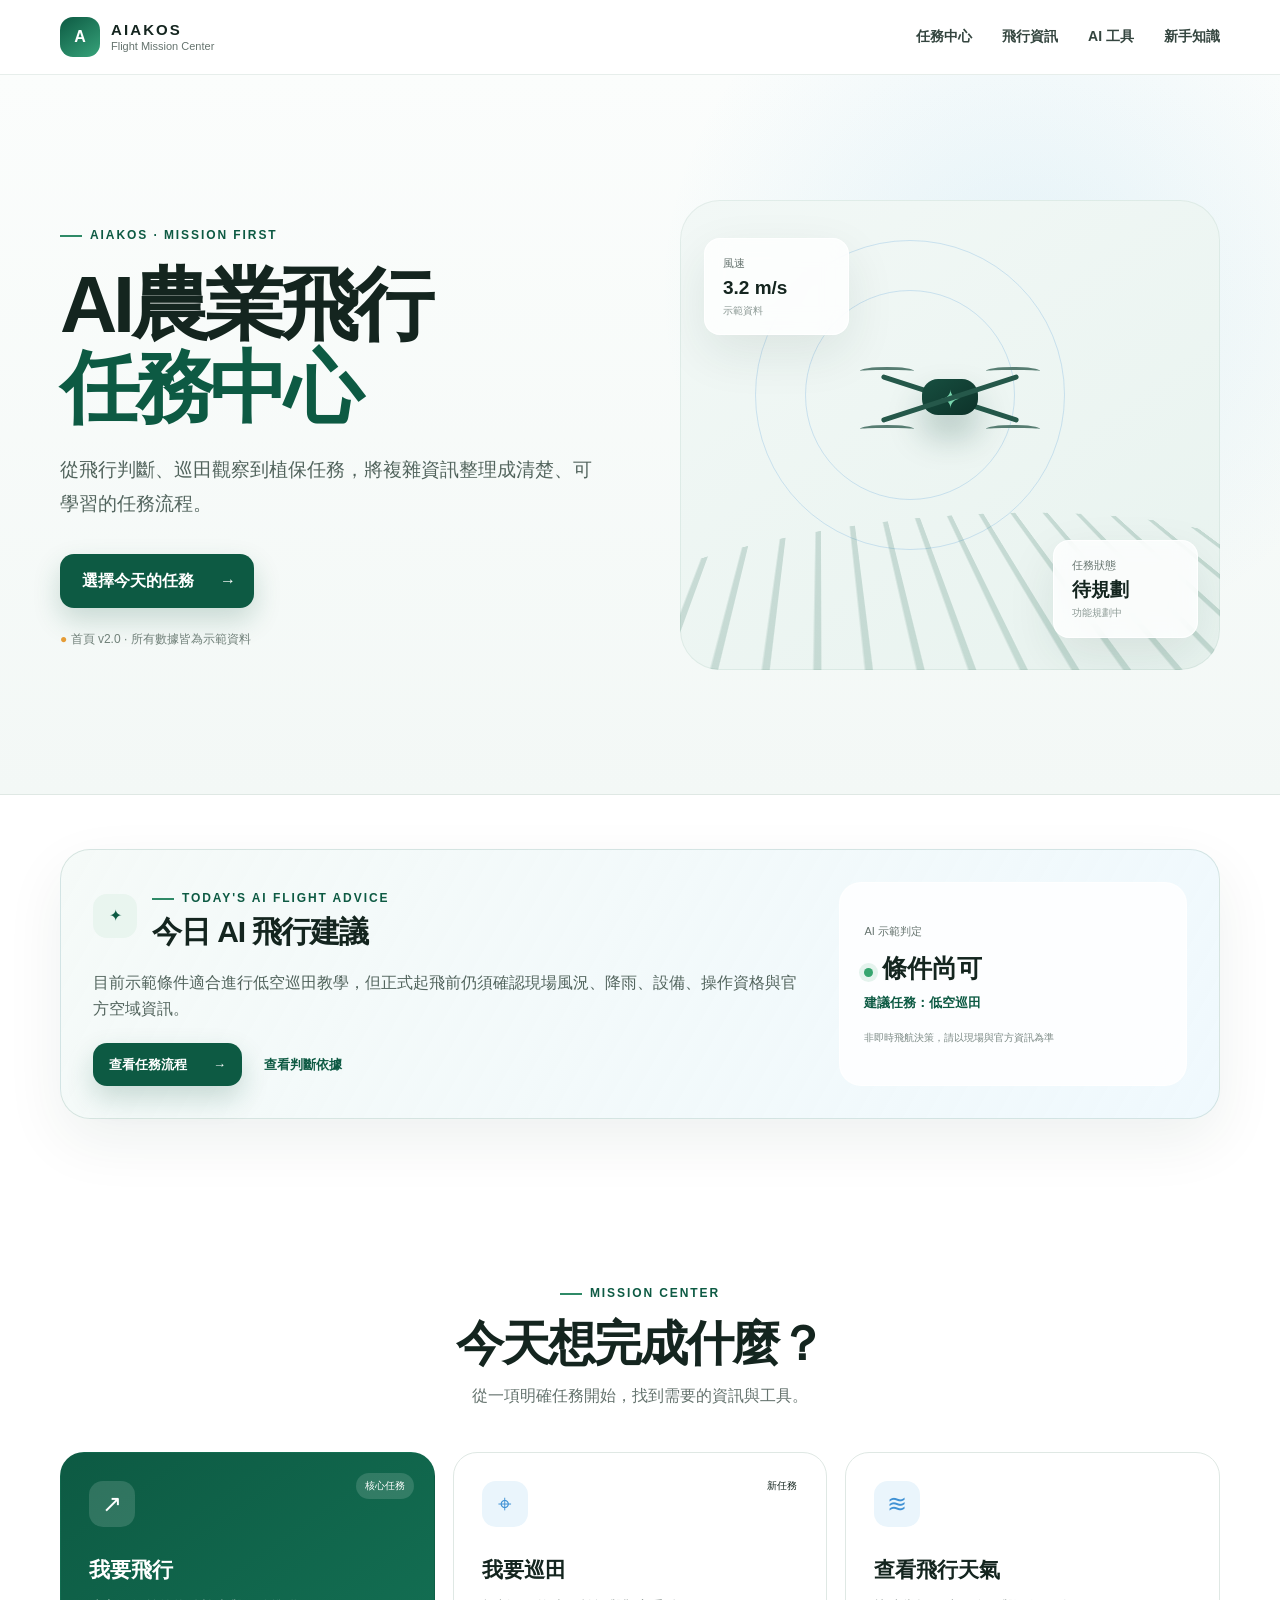
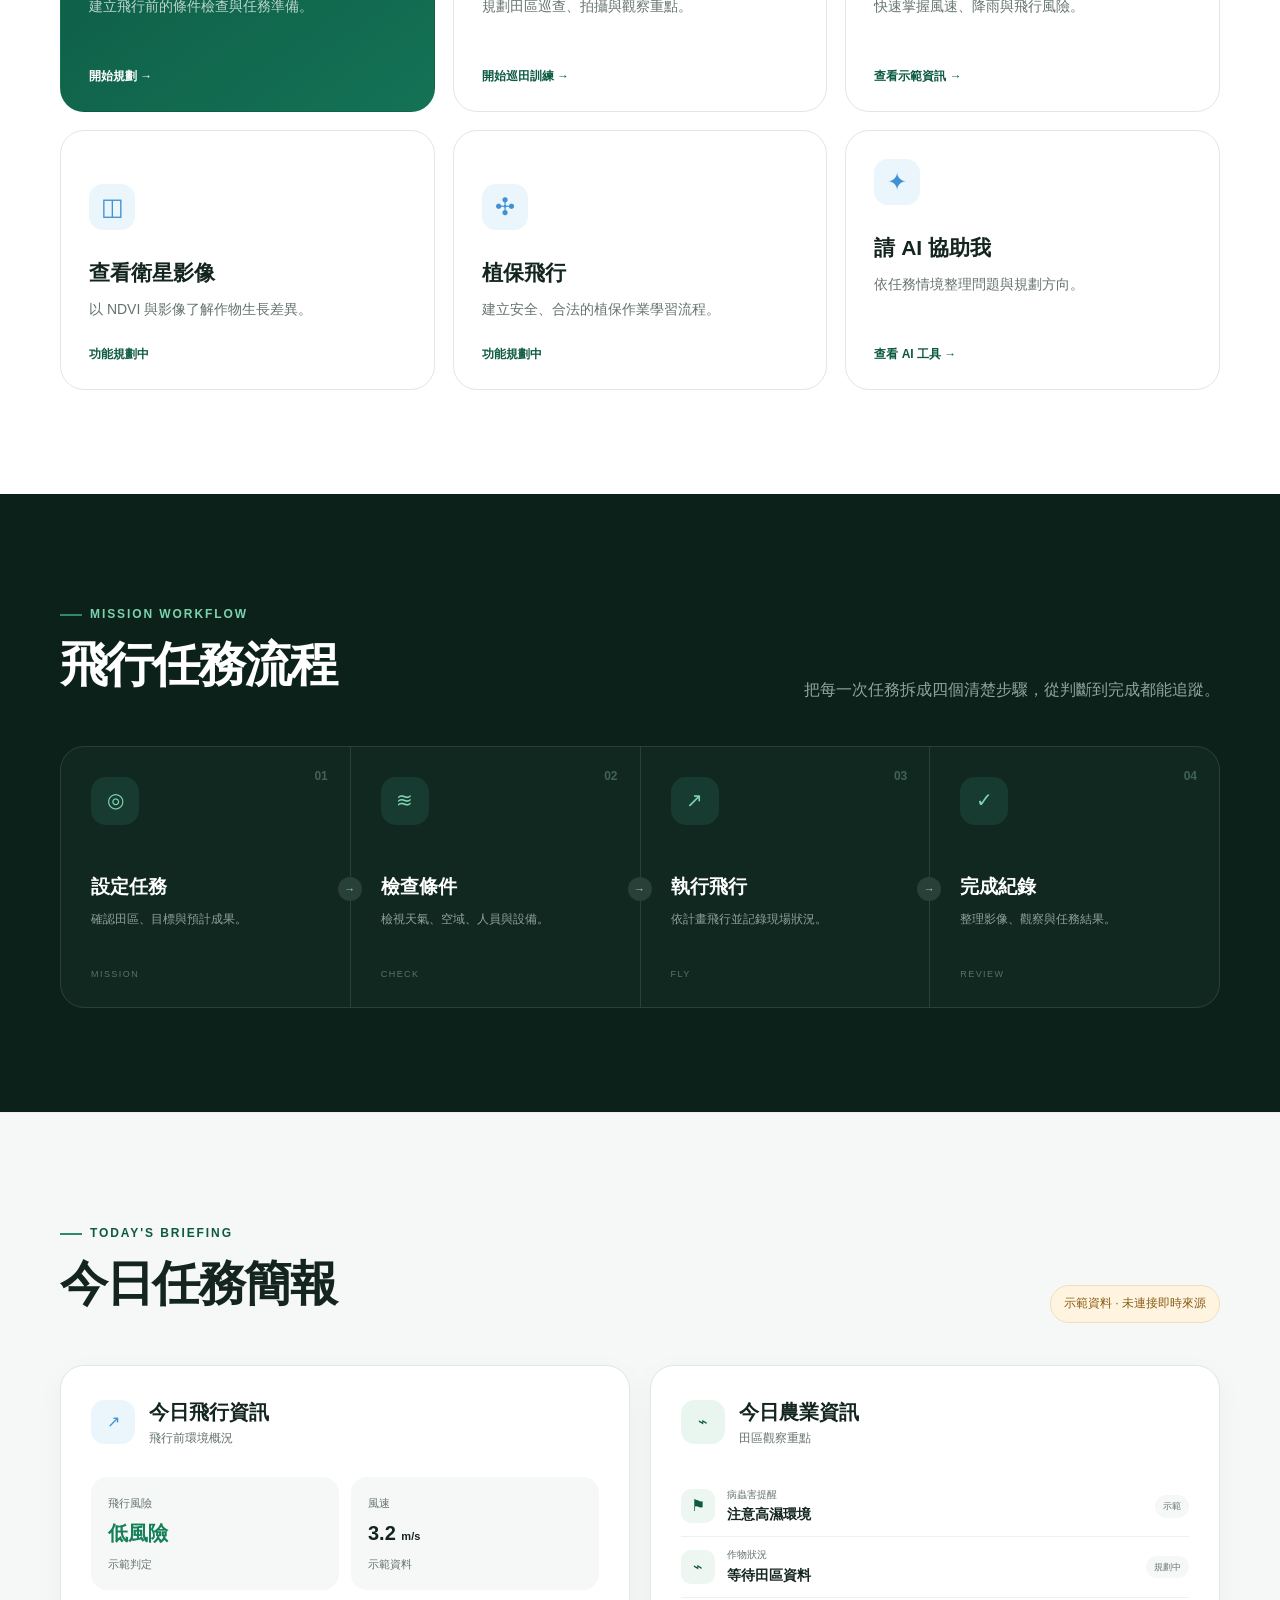
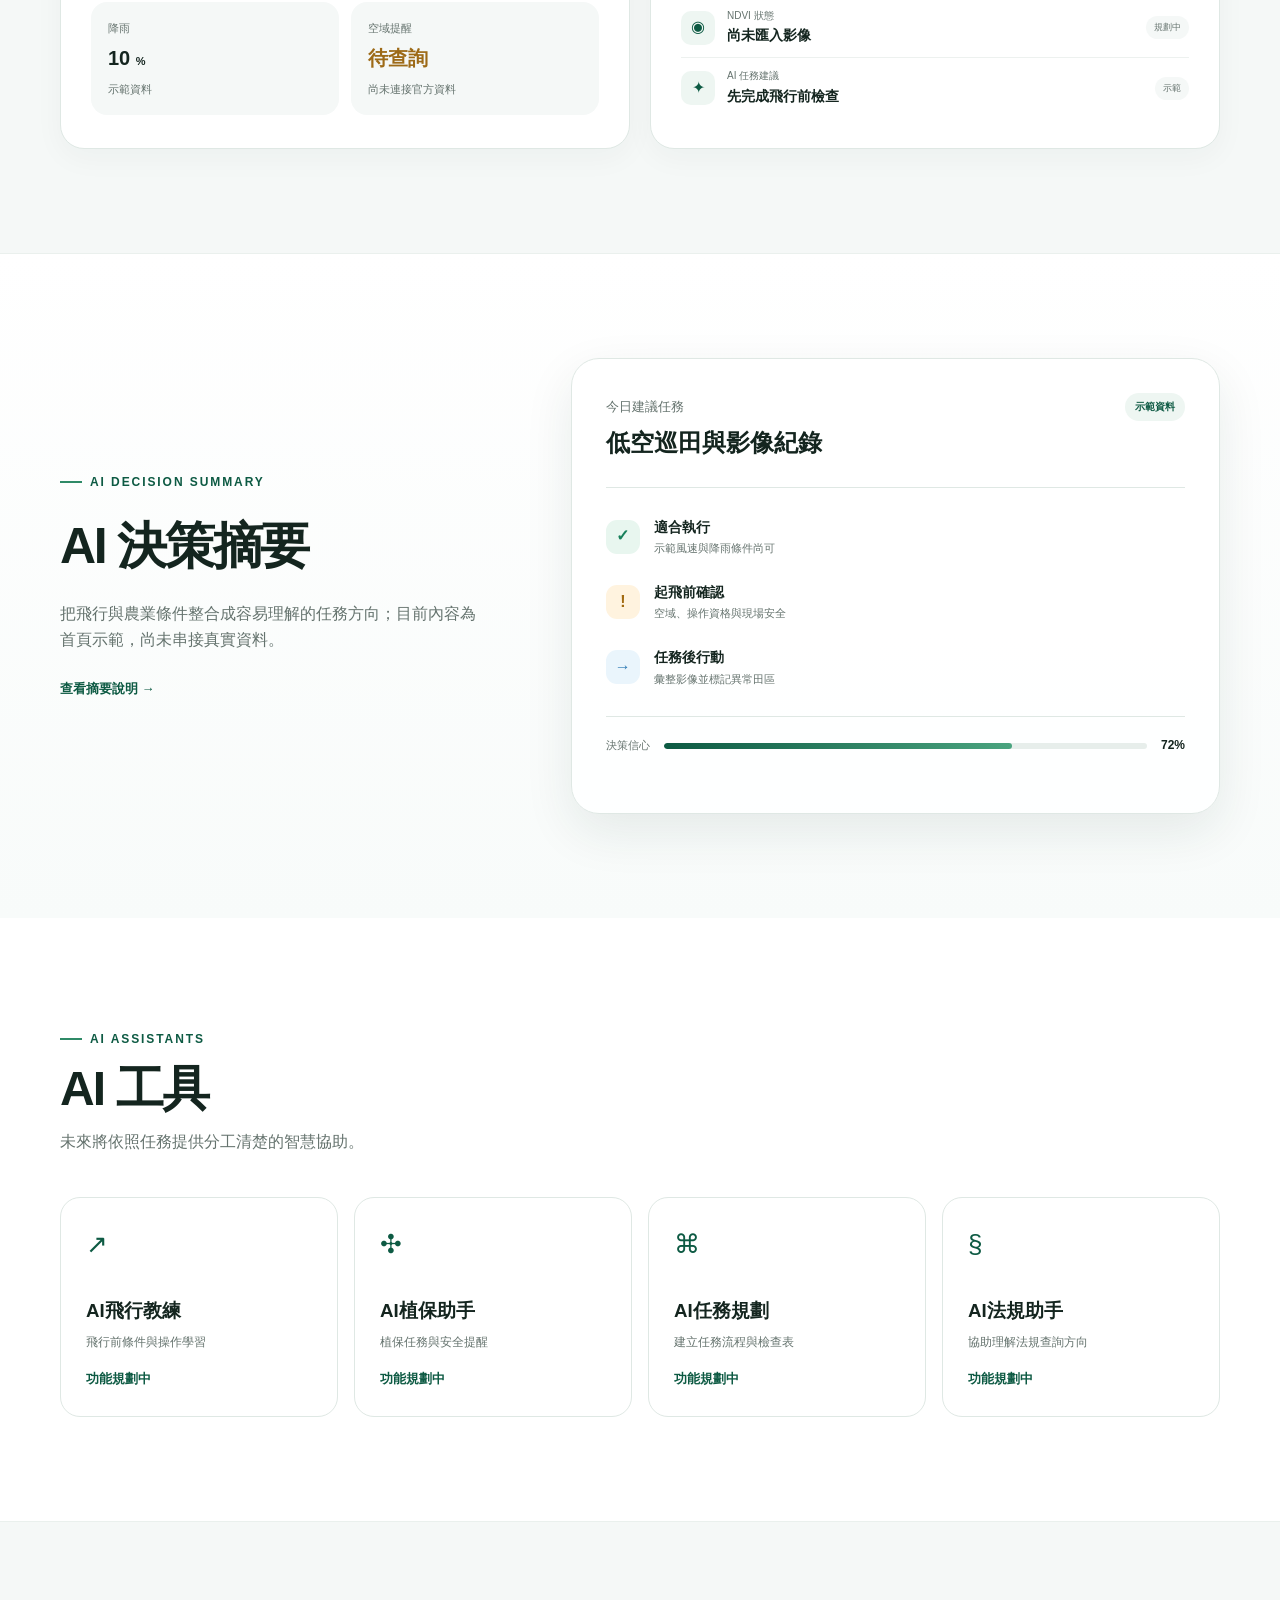
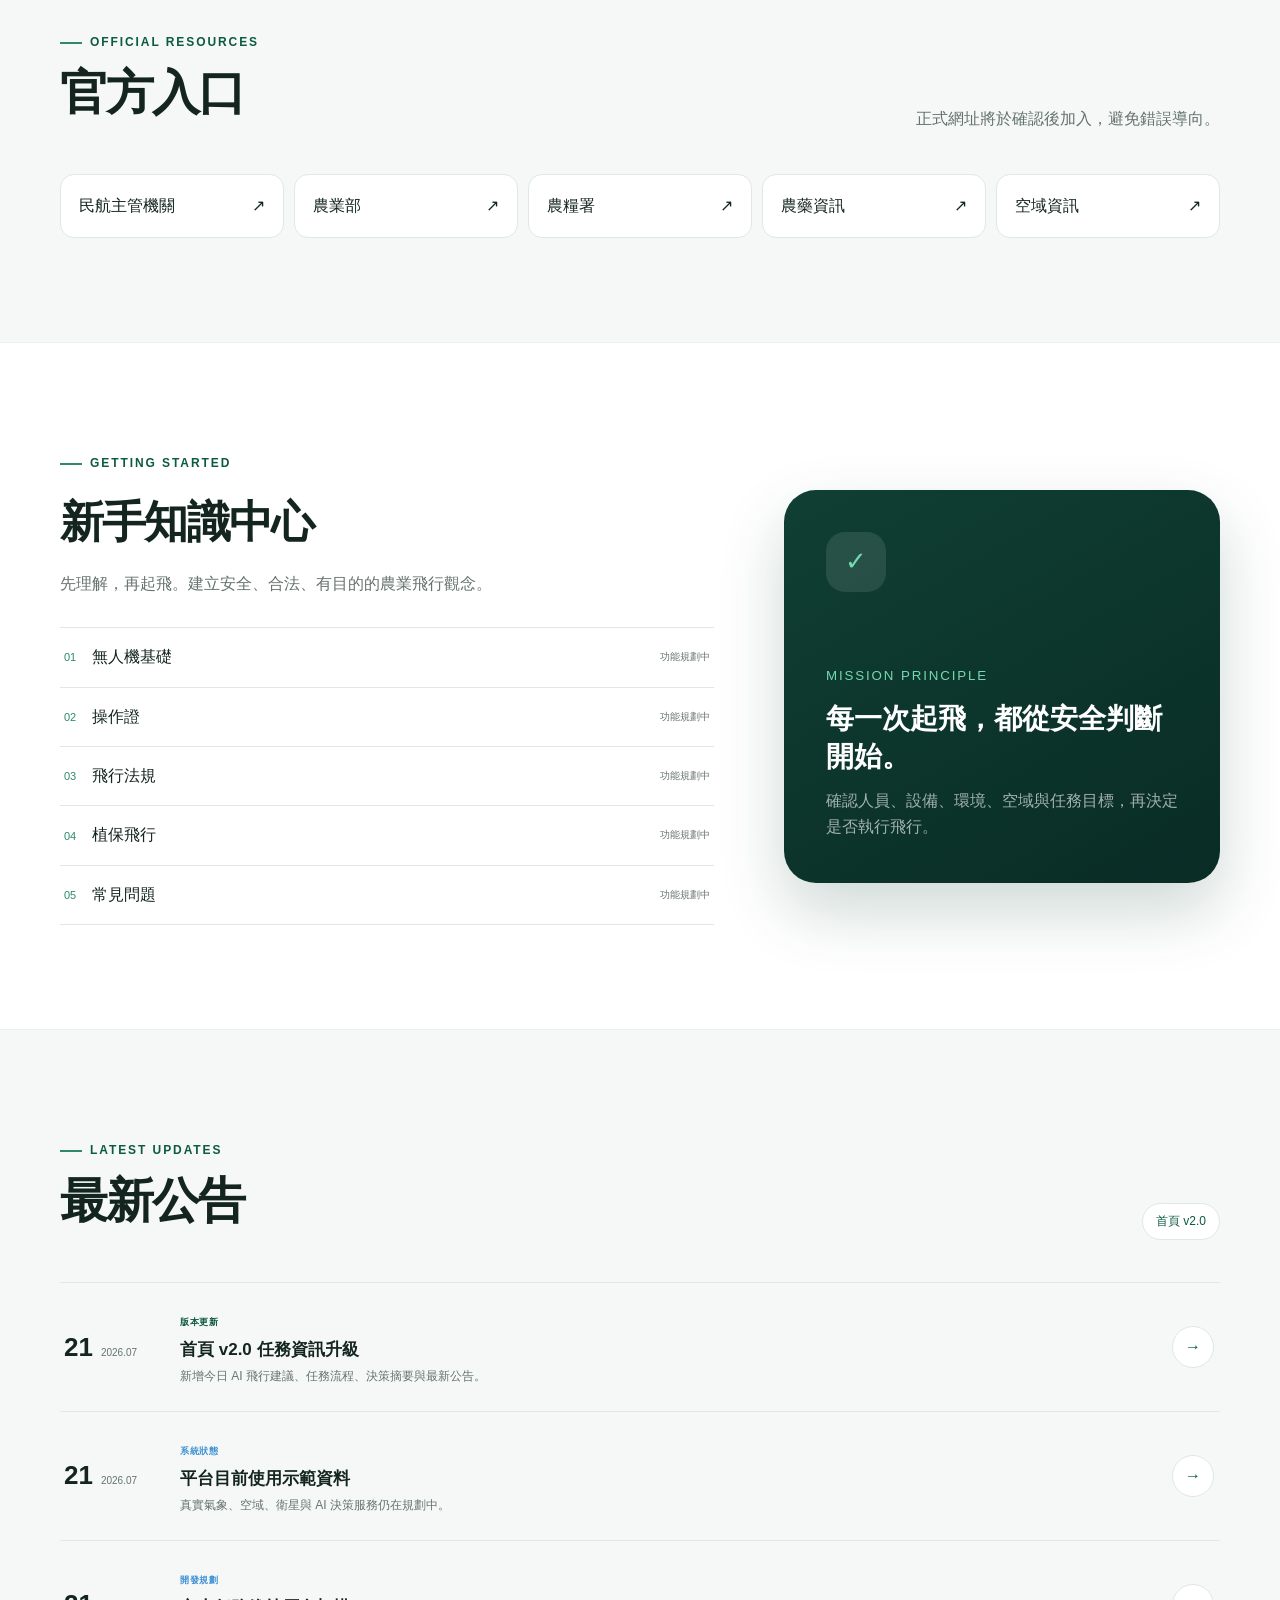
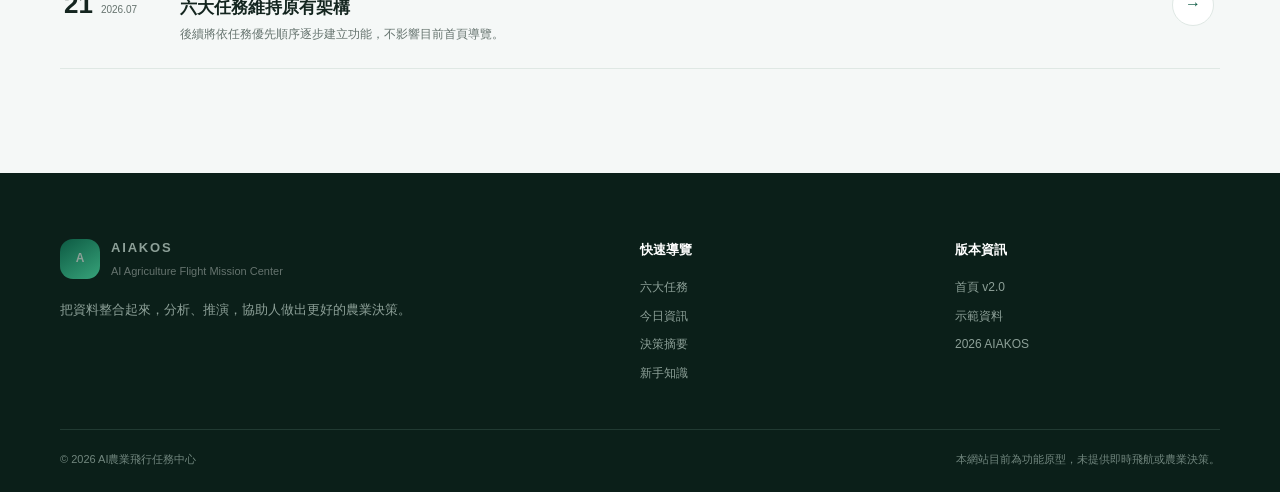
==== commit 79ab924b: "Add files via upload" ====
--- a/index.html
+++ b/index.html
@@ -63,7 +63,7 @@
         <div class="section-heading centered"><span class="eyebrow">MISSION CENTER</span><h2>今天想完成什麼？</h2><p>從一項明確任務開始，找到需要的資訊與工具。</p></div>
         <div class="mission-grid">
           <a class="mission-card featured" href="./pages/flight-mission.html"><span class="icon">↗</span><span class="card-tag">核心任務</span><h3>我要飛行</h3><p>建立飛行前的條件檢查與任務準備。</p><span class="card-action">開始規劃 →</span></a>
-          <button class="mission-card" data-planned><span class="icon">⌖</span><h3>我要巡田</h3><p>規劃田區巡查、拍攝與觀察重點。</p><span class="card-action">功能規劃中</span></button>
+          <a class="mission-card" href="./pages/field-patrol.html"><span class="icon">⌖</span><span class="card-tag">新任務</span><h3>我要巡田</h3><p>規劃田區巡查、拍攝與觀察重點。</p><span class="card-action">開始巡田訓練 →</span></a>
           <a class="mission-card" href="#flight-info"><span class="icon">≋</span><h3>查看飛行天氣</h3><p>快速掌握風速、降雨與飛行風險。</p><span class="card-action">查看示範資訊 →</span></a>
           <button class="mission-card" data-planned><span class="icon">◫</span><h3>查看衛星影像</h3><p>以 NDVI 與影像了解作物生長差異。</p><span class="card-action">功能規劃中</span></button>
           <button class="mission-card" data-planned><span class="icon">✣</span><h3>植保飛行</h3><p>建立安全、合法的植保作業學習流程。</p><span class="card-action">功能規劃中</span></button>
